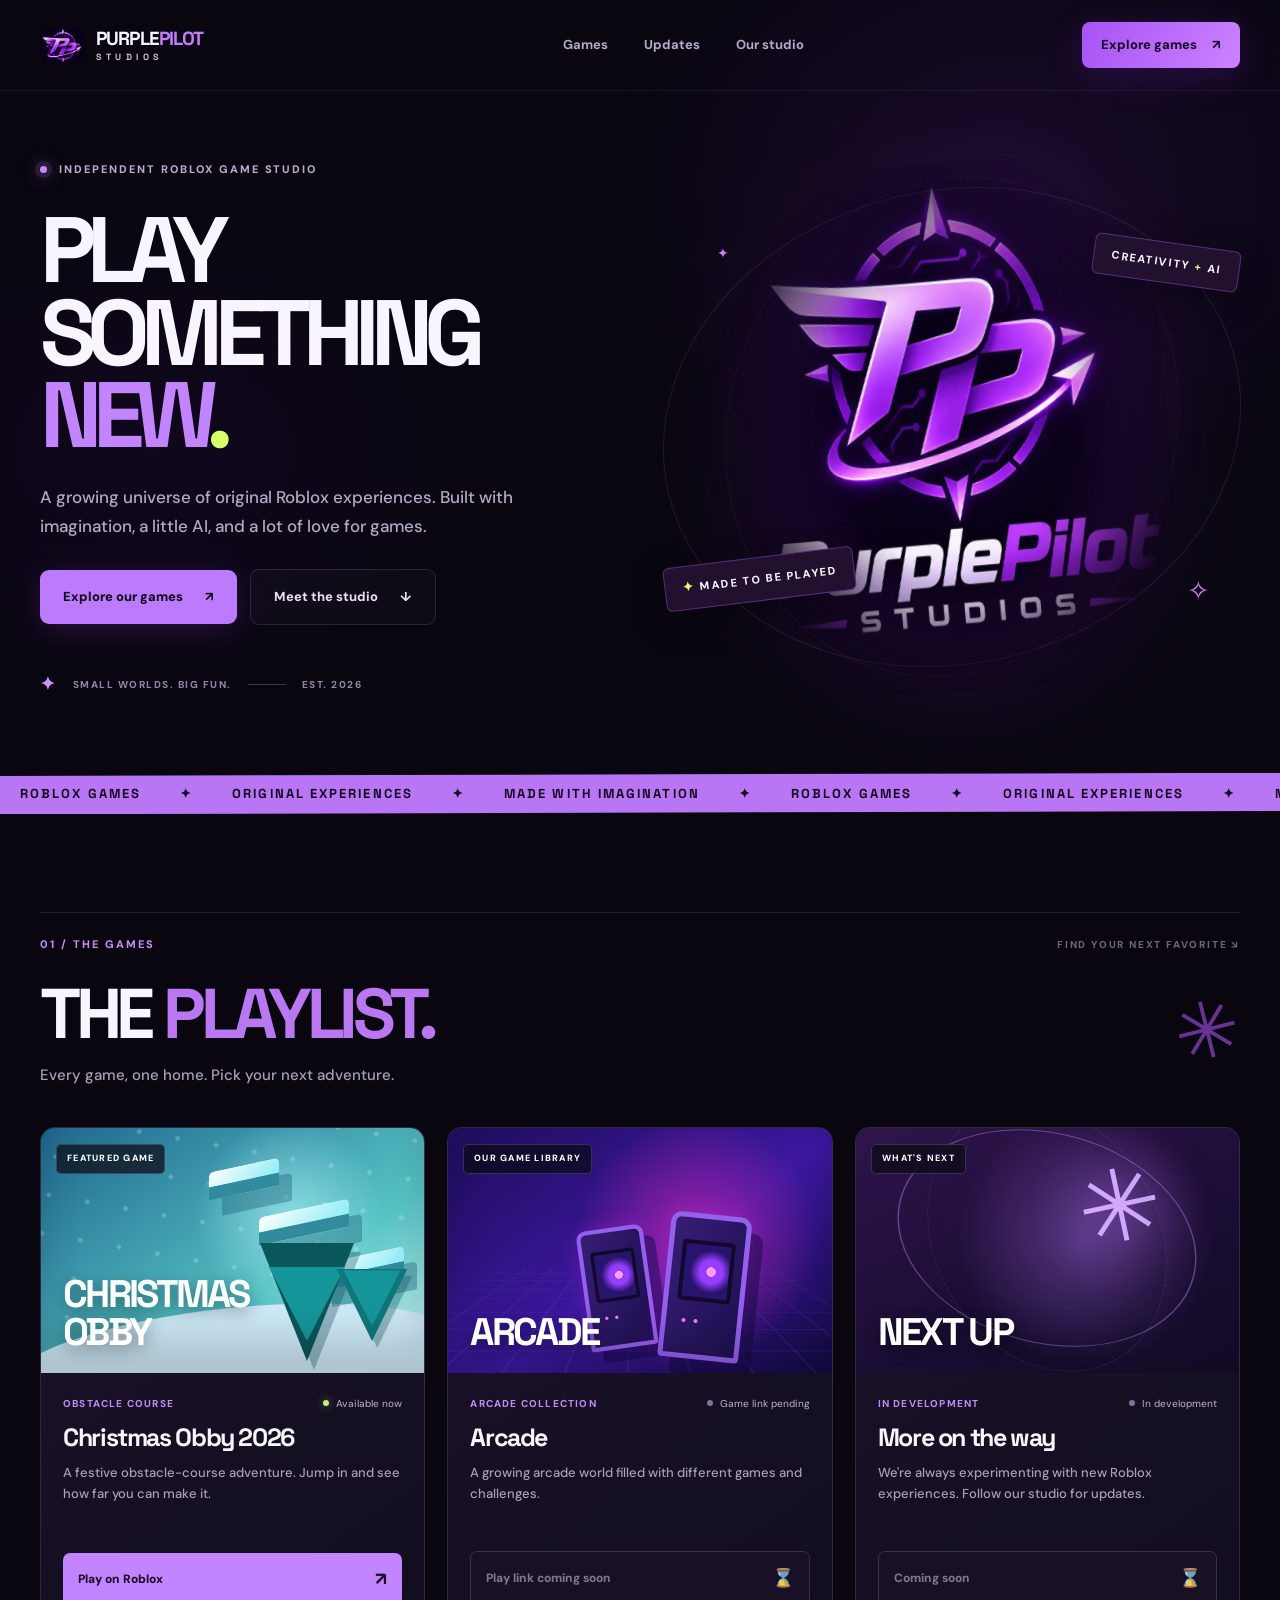
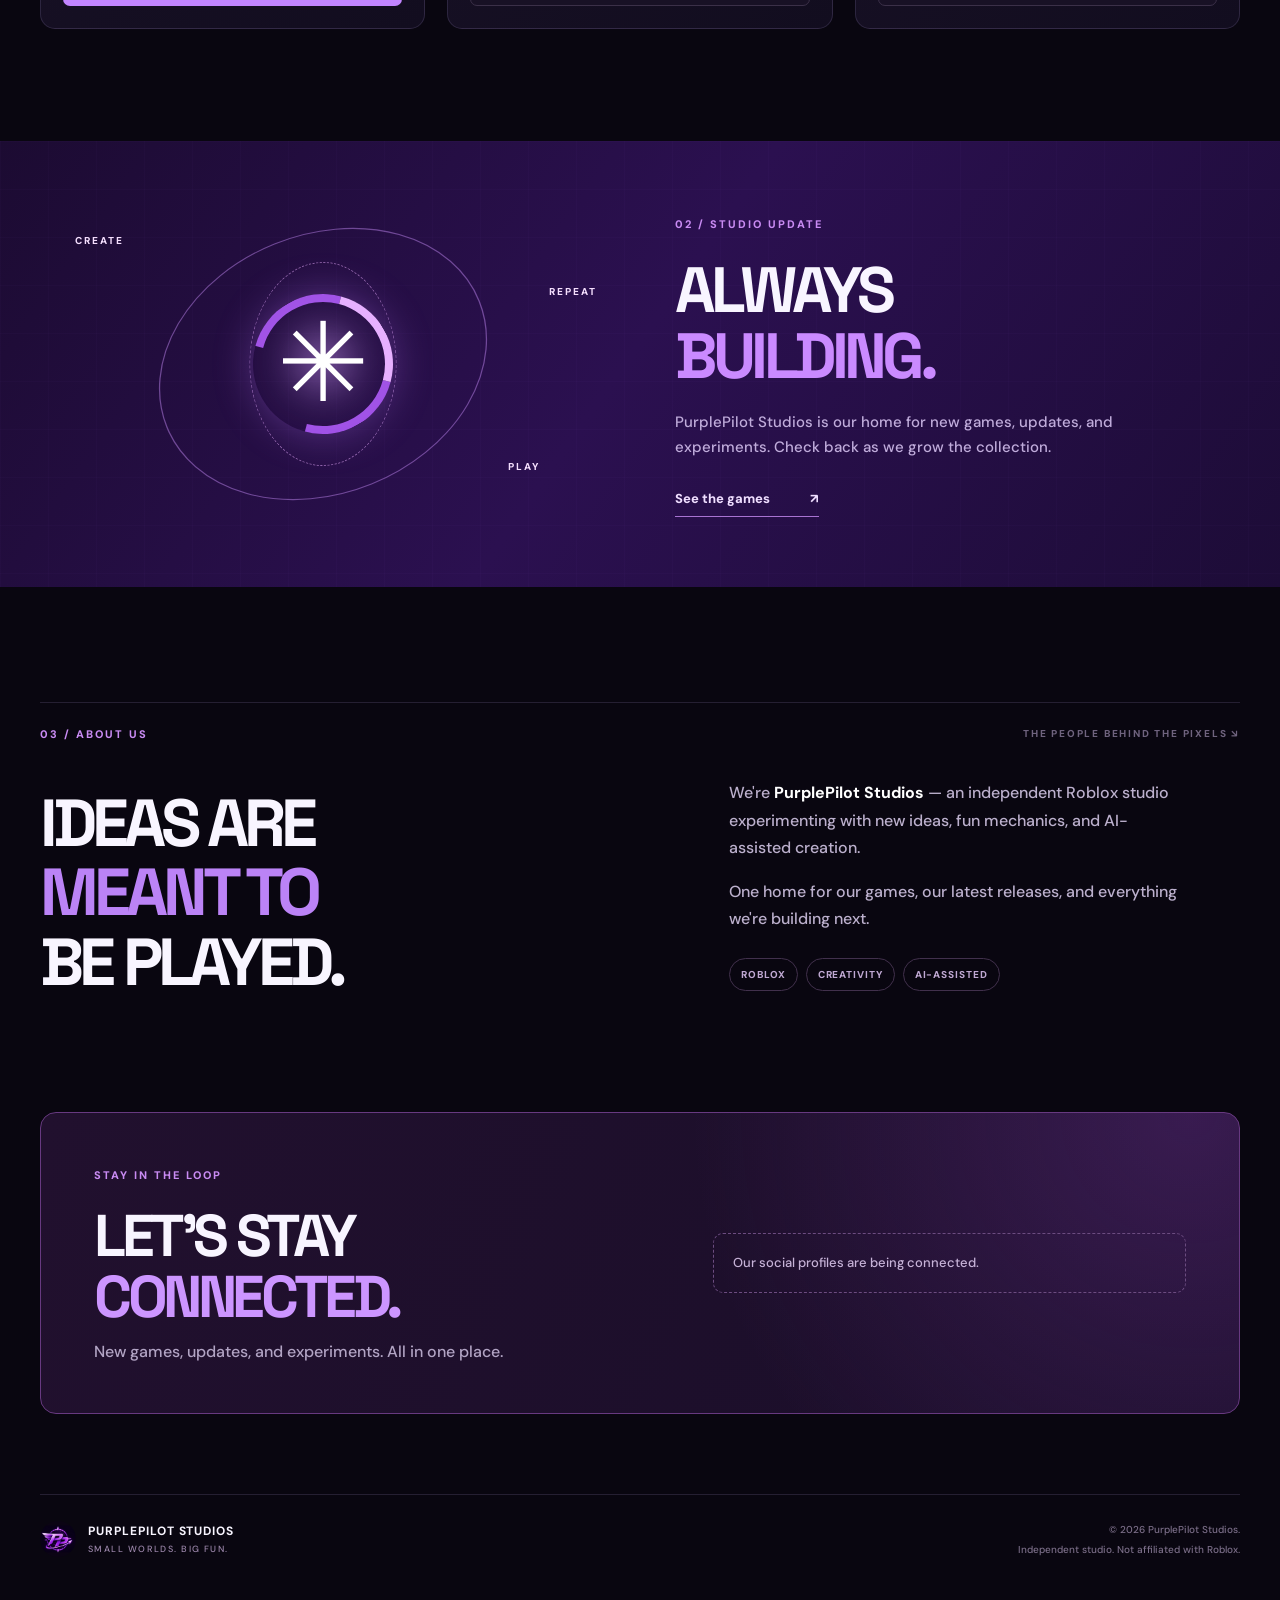
==== index.html @ c6c66c95 "Add files via upload" ====
<!doctype html>
<html lang="en">
<head>
  <meta charset="UTF-8" />
  <meta name="viewport" content="width=device-width, initial-scale=1, viewport-fit=cover" />
  <meta name="theme-color" content="#0b0715" />
  <meta name="description" content="PurplePilot Studios creates original Roblox games with a little help from AI. Discover and play our games." />
  <meta property="og:title" content="PurplePilot Studios | Play Something New" />
  <meta property="og:description" content="Original Roblox experiences. Small worlds. Big fun." />
  <meta property="og:type" content="website" />
  <link rel="icon" type="image/png" href="assets/favicon.png" />
  <link rel="apple-touch-icon" href="assets/favicon.png" />
  <link rel="preconnect" href="https://fonts.googleapis.com" />
  <link rel="preconnect" href="https://fonts.gstatic.com" crossorigin />
  <link href="https://fonts.googleapis.com/css2?family=DM+Sans:wght@400;500;600;700;800&family=Space+Grotesk:wght@400;500;600;700&display=swap" rel="stylesheet" />
  <link rel="stylesheet" href="styles.css" />
  <title>PurplePilot Studios — Play Something New</title>
  <script defer src="config.js"></script>
  <script defer src="site.js"></script>
</head>
<body>
  <div class="site-bg" aria-hidden="true"></div>
  <header class="site-header" id="top">
    <nav class="nav shell" aria-label="Main navigation">
      <a class="brand" href="#top" aria-label="PurplePilot Studios, back to top">
        <img src="assets/mark.webp" alt="" class="brand-icon" width="46" height="46" />
        <span class="brand-wordmark"><strong>PURPLE<span>PILOT</span></strong><small>STUDIOS</small></span>
      </a>
      <div class="nav-links">
        <a href="#games">Games</a>
        <a href="#updates">Updates</a>
        <a href="#studio">Our studio</a>
      </div>
      <a class="nav-cta" href="#games">Explore games <span aria-hidden="true">↗</span></a>
    </nav>
  </header>

  <main>
    <section class="hero shell" aria-labelledby="hero-title">
      <div class="hero-left">
        <div class="eyebrow"><span class="live-dot"></span> INDEPENDENT ROBLOX GAME STUDIO</div>
        <h1 id="hero-title">PLAY<br/>SOMETHING<br/><em>NEW<span class="period">.</span></em></h1>
        <p class="hero-description">A growing universe of original Roblox experiences. Built with imagination, a little AI, and a lot of love for games.</p>
        <div class="hero-actions">
          <a class="button button-primary" href="#games">Explore our games <span aria-hidden="true">↗</span></a>
          <a class="button button-ghost" href="#studio">Meet the studio <span aria-hidden="true">↓</span></a>
        </div>
        <div class="hero-micro"><span class="star-symbol">✦</span> SMALL WORLDS. BIG FUN. <span class="micro-line"></span> EST. 2026</div>
      </div>
      <div class="hero-art" aria-label="PurplePilot Studios logo">
        <div class="hero-art-glow" aria-hidden="true"></div>
        <span class="floating-label float-top">CREATIVITY <span>+</span> AI</span>
        <div class="logo-frame"><img src="assets/studio-logo.webp" alt="PurplePilot Studios winged PP logo" width="530" height="530" /></div>
        <span class="floating-label float-bottom"><span class="tiny-spark">✦</span> MADE TO BE PLAYED</span>
        <div class="hero-star star-one" aria-hidden="true">✧</div>
        <div class="hero-star star-two" aria-hidden="true">✦</div>
      </div>
    </section>

    <div class="strip" aria-hidden="true"><div>ROBLOX GAMES <span>✦</span> ORIGINAL EXPERIENCES <span>✦</span> MADE WITH IMAGINATION <span>✦</span> ROBLOX GAMES <span>✦</span> ORIGINAL EXPERIENCES <span>✦</span> MADE WITH IMAGINATION</div></div>

    <section class="games-section shell" id="games" aria-labelledby="games-title">
      <div class="section-topline"><span class="mini-label">01 / THE GAMES</span><span class="right-note">FIND YOUR NEXT FAVORITE ↘</span></div>
      <div class="section-heading"><div><h2 id="games-title">THE <span>PLAYLIST.</span></h2><p>Every game, one home. Pick your next adventure.</p></div><span class="section-mark" aria-hidden="true">✳</span></div>
      <div id="game-grid" class="game-grid" aria-live="polite"></div>
    </section>

    <section class="update-section" id="updates" aria-labelledby="update-title">
      <div class="shell update-layout">
        <div class="update-visual" aria-hidden="true">
          <div class="update-rings"><span></span><span></span><span></span></div>
          <div class="update-center">✳</div>
          <span class="orbit-label orbit-one">CREATE</span><span class="orbit-label orbit-two">PLAY</span><span class="orbit-label orbit-three">REPEAT</span>
        </div>
        <div class="update-copy">
          <span id="announcement-eyebrow" class="mini-label">02 / STUDIO UPDATE</span>
          <h2 id="update-title">ALWAYS<br/><span>BUILDING.</span></h2>
          <p id="announcement-body">We're building more games. Follow our studio for what's next.</p>
          <div id="update-actions" class="update-actions"><a href="#games" class="text-link">See the games <span aria-hidden="true">↗</span></a></div>
        </div>
      </div>
    </section>

    <section class="about-section shell" id="studio" aria-labelledby="about-title">
      <div class="section-topline"><span class="mini-label">03 / ABOUT US</span><span class="right-note">THE PEOPLE BEHIND THE PIXELS ↘</span></div>
      <div class="about-grid">
        <div class="about-copy"><h2 id="about-title">IDEAS ARE<br/><span>MEANT TO</span><br/>BE PLAYED.</h2></div>
        <div class="about-details"><p>We're <strong>PurplePilot Studios</strong> — an independent Roblox studio experimenting with new ideas, fun mechanics, and AI-assisted creation.</p><p>One home for our games, our latest releases, and everything we're building next.</p><div class="pill-row"><span>ROBLOX</span><span>CREATIVITY</span><span>AI-ASSISTED</span></div></div>
      </div>
    </section>

    <section class="connect shell" aria-labelledby="connect-title">
      <div class="connect-inner">
        <div><span class="mini-label">STAY IN THE LOOP</span><h2 id="connect-title">LET'S STAY<br/><em>CONNECTED.</em></h2><p>New games, updates, and experiments. All in one place.</p></div>
        <div id="social-links" class="social-links" aria-label="Studio social media links"><span class="muted-social">Our social profiles are being connected.</span></div>
      </div>
    </section>
  </main>

  <footer class="site-footer shell">
    <div class="footer-left"><img src="assets/mark.webp" alt="" width="36" height="36" /><div><strong>PURPLEPILOT STUDIOS</strong><small>SMALL WORLDS. BIG FUN.</small></div></div>
    <div class="footer-right"><span>© <span id="year">2026</span> PurplePilot Studios.</span><span>Independent studio. Not affiliated with Roblox.</span></div>
  </footer>
</body>
</html>
---- styles.css ----
:root {
  --ink: #f8f5ff;
  --soft: #b7acc8;
  --muted: #857996;
  --surface: #110b1d;
  --stroke: rgba(206, 180, 255, .14);
  --purple: #b86aff;
  --magenta: #e26eff;
  --acid: #d7ff69;
  --page: #090610;
  --font-display: "Space Grotesk", "Arial Black", sans-serif;
  --font-body: "DM Sans", Arial, sans-serif;
}
*, *::before, *::after { box-sizing: border-box; }
html {scroll-behavior: smooth; scroll-padding-top: 110px; overflow-x: clip;}
body {margin:0; color:var(--ink); background:var(--page); font: 500 16px/1.5 var(--font-body); -webkit-font-smoothing:antialiased; min-width: 320px; overflow-x:hidden;}
a {color:inherit; text-decoration:none;}
button, a { -webkit-tap-highlight-color: transparent; }
a:focus-visible {outline:2px solid var(--acid);outline-offset:5px;border-radius:5px;}
img {max-width:100%;display:block;}
::selection {background:var(--purple);color:#130a20;}
.shell {width:min(calc(100% - 80px),1210px); margin-inline:auto;}
.site-bg {position:absolute;top:0;inset-inline:0;height:830px;z-index:-1;pointer-events:none;background:radial-gradient(ellipse 540px 420px at 79% 22%,rgba(94,28,157,.19),transparent 75%),radial-gradient(ellipse 480px 360px at 12% 54%,rgba(53,13,96,.17),transparent 68%);}
.site-header {position:relative;z-index:5;border-bottom:1px solid rgba(255,255,255,.06);}
.nav {height:90px;display:flex;align-items:center;justify-content:space-between;gap:30px;}
.brand {display:flex;align-items:center;gap:10px; min-width: 244px;}
.brand-icon {border-radius:50%; width:46px;height:46px;object-fit:cover;}
.brand-wordmark {display:flex; flex-direction:column; gap:0; letter-spacing:.045em; font-family:var(--font-display); line-height:1;}
.brand-wordmark strong {font-weight:700;font-size:19px;letter-spacing:-.045em;}
.brand-wordmark strong span {color:#c67bff;}
.brand-wordmark small {font-size:9px;letter-spacing:.5em;margin-top:5px;color:#cdc0df;font-weight:700;}
.nav-links {display:flex;align-items:center;gap:36px;color:#b8abc8;font-size:13px;font-weight:700;}
.nav-links a {transition:color .2s;}
.nav-links a:hover {color:white;}
.nav-cta {background:linear-gradient(116deg,#a852f6,#cb83ff);color:#1a092a;display:inline-flex;align-items:center;justify-content:center;gap:15px;padding:13px 19px;border-radius:8px;font-size:13px;font-weight:800;white-space:nowrap;box-shadow:0 8px 35px rgba(126,33,208,.23);transition:transform .2s,box-shadow .2s;}
.nav-cta:hover,.button-primary:hover {transform:translateY(-3px);box-shadow:0 14px 35px rgba(126,33,208,.32);}
.hero {min-height:620px;display:grid;grid-template-columns:1.03fr .97fr;gap:12px;align-items:center;padding-block:65px 75px;}
.hero-left {position:relative;z-index:2;}
.eyebrow,.mini-label,.right-note {font-size:11px;font-weight:800;letter-spacing:.18em;}
.eyebrow {display:inline-flex;gap:12px;align-items:center;color:#bca9ce;}
.live-dot {width:7px;height:7px;border-radius:50%;background:#c68bff;box-shadow:0 0 0 5px rgba(198,139,255,.12), 0 0 18px #be79ff;}
h1,h2,h3,p {margin-top:0;}
h1,h2,h3 {font-family:var(--font-display);}
.hero h1 {font-size:clamp(70px,7.25vw,109px);line-height:.89;letter-spacing:-.095em;font-weight:700;margin:29px 0 26px;text-transform:uppercase;}
.hero h1 em {font-style:normal;color:#c285ff;}
.period {color:var(--acid);}
.hero-description {max-width:480px;font-size:17px;color:#b4a8c5;line-height:1.72;}
.hero-actions {display:flex;align-items:center;gap:13px;flex-wrap:wrap;margin-top:28px;}
.button {font-weight:800;font-size:13px;display:inline-flex;align-items:center;gap:22px;border-radius:9px;padding:17px 23px;justify-content:center;transition:transform .2s,box-shadow .2s,border-color .2s;min-height:52px;}
.button-primary {background:#bc7bff;color:#13081d;box-shadow:0 6px 30px rgba(173,83,255,.17);}
.button-ghost {border:1px solid var(--stroke);background:rgba(255,255,255,.025);color:#ebddf7;}
.button-ghost:hover {border-color:#a06bc4;transform:translateY(-2px);}
.hero-micro {color:#9285a7;letter-spacing:.15em;font-size:10px;font-weight:800;display:flex;align-items:center;gap:16px;margin-top:46px;white-space:nowrap;}
.star-symbol {color:#cc96ff;font-size:18px;}
.micro-line {display:inline-block;width:38px;height:1px;background:#40304c;}
.hero-art {height:520px;position:relative;display:flex;align-items:center;justify-content:center;isolation:isolate;}
.hero-art::before {content:"";position:absolute;inset:23px 18px;border:1px solid rgba(215,171,255,.11);border-radius:50%;transform:rotate(-13deg) scaleX(1.08);}
.hero-art::after {content:"";position:absolute;inset:7px 65px;border:1px dashed rgba(209,167,255,.09);border-radius:50%;transform:rotate(20deg);}
.hero-art-glow {position:absolute;width:370px;height:370px;border-radius:50%;background:radial-gradient(circle,#7c27ce60,#7229be21 55%,transparent 75%);filter:blur(40px);}
.logo-frame {height:430px;width:430px;position:relative;z-index:1;display:flex;align-items:center;justify-content:center;transform:rotate(-5deg);filter:drop-shadow(0 18px 55px rgba(159,45,237,.25));}
.logo-frame img {width:100%;border-radius:32px;mask-image:radial-gradient(ellipse 62% 61% at 50% 50%,black 44%,transparent 87%);}
.floating-label {position:absolute;z-index:2;background:#21102e;border:1px solid #592d77;padding:11px 17px;border-radius:6px;font-size:11px;font-weight:800;letter-spacing:.15em;transform:rotate(8deg);box-shadow:0 10px 35px rgba(0,0,0,.3);}
.floating-label span {color:var(--acid);}
.float-top {top:75px;right:0;}
.float-bottom {left:0;bottom:86px;transform:rotate(-7deg);}
.tiny-spark {font-size:13px;}
.hero-star {position:absolute;color:#c680ff;}
.star-one {right:30px;bottom:75px;font-size:27px;}
.star-two {left:53px;top:76px;font-size:14px;}
.strip {overflow:hidden;white-space:nowrap;background:#b876f4;color:#170923;clip-path:polygon(0 8%,100% 0,100% 92%,0 100%);margin-bottom:98px;}
.strip div {font:800 13px/1.2 var(--font-display);letter-spacing:.16em;padding:13px 20px;text-align:center;}
.strip span {padding-inline:34px;}
.section-topline {border-top:1px solid var(--stroke);padding-top:23px;display:flex;align-items:center;justify-content:space-between;gap:20px;}
.mini-label {color:#c98bf3;}
.right-note {color:#6f637e;font-size:10px;}
.section-heading {display:flex;align-items:center;justify-content:space-between;gap:20px;margin-top:25px;margin-bottom:40px;}
.section-heading h2,.update-copy h2,.about-copy h2 {font-weight:700;letter-spacing:-.075em;line-height:1.04;}
.section-heading h2 {font-size:clamp(44px,5.5vw,75px);margin-bottom:13px;}
.section-heading h2 span {color:#b977f1;}
.section-heading p {color:#aa9fba;margin:0;font-size:15px;}
.section-mark {font-size:78px;color:#683493;line-height:1;transform:rotate(-14deg);}
.game-grid {display:grid;grid-template-columns:repeat(3,minmax(0,1fr));gap:22px;}
.game-card {border-radius:15px;overflow:hidden;background:linear-gradient(145deg,#1b1329,#120d1f);border:1px solid var(--stroke);display:flex;flex-direction:column;transition:transform .25s,border-color .25s,box-shadow .25s;}
.game-card:hover {transform:translateY(-7px);border-color:rgba(192,115,248,.44);box-shadow:0 20px 45px rgba(0,0,0,.19);}
.card-art {height:245px;position:relative;overflow:hidden;isolation:isolate;display:flex;align-items:center;justify-content:center;}
.card-art::after {content:"";position:absolute;z-index:1;inset:0;box-shadow:inset 0 -37px 38px rgba(0,0,0,.16);pointer-events:none;}
.card-flag {position:absolute;z-index:3;top:16px;left:15px;background:#0c0a15b8;border:1px solid rgba(255,255,255,.16);backdrop-filter:blur(12px);border-radius:5px;padding:7px 10px;color:white;font-size:9px;letter-spacing:.14em;font-weight:800;}
.card-art-title {position:absolute;z-index:2;bottom:22px;left:22px;font:700 clamp(27px,3vw,43px)/.98 var(--font-display);letter-spacing:-.07em;color:white;text-shadow:0 5px 16px rgba(0,0,0,.38);text-transform:uppercase;}
.art-christmas {background:radial-gradient(circle at 65% 36%,#b7f9ff95,transparent 32%),linear-gradient(145deg,#1f678e,#56c3c4 64%,#d0f9f6);}
.art-christmas::before {content:"";position:absolute;inset:0;opacity:.23;background-image:radial-gradient(circle,#fff 1.5px,transparent 2px);background-size:30px 30px;transform:rotate(10deg) scale(1.3);}
.snow-hill {position:absolute;left:-10%;right:-10%;bottom:-50px;height:115px;background:#cde9f7;border-radius:50% 50% 0 0;transform:rotate(-6deg);}
.platform {position:absolute;border-radius:5px 5px 1px 1px;background:linear-gradient(140deg,#fff,#8eecf6);border-bottom:13px solid #318b9d;transform:skewY(-12deg);box-shadow:13px 18px 0 rgba(24,92,116,.38);}
.platform-one {width:85px;height:28px;right:20px;bottom:90px;}
.platform-two {width:90px;height:28px;right:75px;bottom:137px;}
.platform-three {width:70px;height:28px;right:145px;bottom:180px;}
.pine {position:absolute;width:0;height:0;border-left:47px solid transparent;border-right:47px solid transparent;border-bottom:118px solid #125d61;filter:drop-shadow(7px 9px 0 #104e5555);transform:rotate(180deg);}
.pine::after {content:"";position:absolute;border-left:38px solid transparent;border-right:38px solid transparent;border-top:74px solid #15969a;top:-113px;left:-38px;}
.pine-one {right:70px;bottom:12px;border-bottom:0;border-top:118px solid #09565b;transform:rotate(0deg);}
.pine-one::after {top:-94px;left:-38px;}
.pine-two {right:5px;bottom:20px;border-bottom:0;border-top:96px solid #0f7779;transform:rotate(0deg) scale(.75);}
.pine-two::after {top:-94px;}
.art-arcade {background:radial-gradient(circle at 65% 45%,rgba(255,44,182,.52),transparent 43%),linear-gradient(145deg,#210e61 5%,#3c18a1 55%,#130a43);}
.art-arcade::before {content:"";position:absolute;inset:0;background:linear-gradient(transparent 0 95%,#8c5af966 97%) 0 0/100% 29px,linear-gradient(90deg,transparent 0 96%,#8c5af977 98%) 0 0/37px 100%;transform:perspective(210px) rotateX(49deg) scale(1.7) translateY(20px);transform-origin:bottom;opacity:.4;}
.arcade-cabinet {position:absolute;bottom:15px;width:81px;height:146px;background:linear-gradient(110deg,#361d75,#1e1051);border:5px solid #9460ee;border-radius:11px 11px 4px 4px;transform:skewY(-3deg);box-shadow:13px 15px 0 #0b073b75, 0 0 25px #e52cfc33;}
.arcade-cabinet::before {content:"";position:absolute;top:22px;left:9px;right:9px;height:61px;background:radial-gradient(circle at 60% 50%,#ff9fec 0 12%,#963dff 13% 30%,#28146c 56%);border:4px solid #10082d;border-radius:4px;}
.arcade-cabinet::after {content:"••";position:absolute;top:91px;left:15px;color:#ff78f5;letter-spacing:6px;}
.cab-one {left:44%;transform:translateX(-50%) rotate(-8deg) scale(.83);bottom:12px;}
.cab-two {left:67%;transform:translateX(-50%) rotate(6deg);bottom:13px;}
.art-future {background:radial-gradient(circle at 60% 45%,#a46de86d,transparent 48%),linear-gradient(155deg,#2f144c 0%,#160c2e 72%,#120b24);}
.art-future::before,.art-future::after {content:"";position:absolute;border:1px solid #ce97ff63;border-radius:50%;width:210px;height:210px;left:50%;top:45%;transform:translate(-50%,-50%) rotate(15deg) scaleX(1.45);}
.art-future::after {width:280px;height:280px;border-style:dashed;opacity:.44;transform:translate(-50%,-50%) rotate(-30deg) scaleX(.8);}
.future-star {position:absolute;font-size:100px;color:#d1aaff;text-shadow:0 0 60px #c474ff;line-height:1;left:58%;top:12%;transform:rotate(-12deg);}
.card-body {padding:23px 22px 22px;display:flex;flex-direction:column;flex:1;}
.card-meta {display:flex;align-items:center;justify-content:space-between;gap:12px;flex-wrap:wrap;margin-bottom:12px;}
.card-type {font-size:10px;font-weight:800;letter-spacing:.12em;text-transform:uppercase;color:#c189f4;}
.card-status {font-size:10px;color:#a9a0b8;display:inline-flex;align-items:center;gap:7px;white-space:nowrap;}
.card-status::before {content:"";height:6px;width:6px;border-radius:50%;background:#846f9c;}
.card-status.playable::before {background:#c3f27b;box-shadow:0 0 9px #baf06480;}
.game-card h3 {font-size:25px;line-height:1.12;letter-spacing:-.055em;margin:0 0 11px;}
.game-card .game-description {font-size:13px;color:#a99eb9;line-height:1.65;min-height:64px;margin:0 0 25px;}
.card-action {display:flex;align-items:center;justify-content:space-between;padding:13px 15px;font-size:12px;font-weight:800;border-radius:7px;margin-top:auto;min-height:47px;}
.card-action.active {background:#c285ff;color:#1d082b;transition:background .2s;}
.card-action.active:hover {background:#d8a9ff;}
.card-action.inactive {color:#82768e;border:1px solid #3b3048;background:#181125;cursor:default;}
.card-action .arrow {font-size:18px;}
.update-section {margin-top:112px;background:linear-gradient(125deg,#1c0b32,#2b1050 49%,#1d0c37);overflow:hidden;position:relative;}
.update-section::before {content:"";position:absolute;inset:0;opacity:.2;background-image:linear-gradient(#a669e222 1px,transparent 1px),linear-gradient(90deg,#a669e222 1px,transparent 1px);background-size:48px 48px;}
.update-layout {min-height:430px;display:grid;grid-template-columns:1fr 1fr;align-items:center;position:relative;gap:70px;}
.update-visual {position:relative;width:100%;height:380px;display:flex;align-items:center;justify-content:center;}
.update-rings {position:absolute;width:260px;height:260px;display:flex;align-items:center;justify-content:center;}
.update-rings span {position:absolute;display:block;border:1px solid #c58cf677;border-radius:50%;}
.update-rings span:nth-child(1) {inset:0;transform:rotate(-22deg) scaleX(1.3);}
.update-rings span:nth-child(2) {inset:28px;border-style:dashed;border-color:#ebadff88;transform:scaleX(.72) rotate(40deg);}
.update-rings span:nth-child(3) {inset:60px;border:8px solid #a052e6;border-left-color:transparent;border-right-color:#e7b1ff;transform:rotate(-30deg);box-shadow:0 0 42px #bc7bff55;}
.update-center {z-index:1;font-size:110px;color:#fff;text-shadow:0 0 40px #d6a1ff;}
.orbit-label {position:absolute;font-size:10px;font-weight:800;letter-spacing:.2em;color:#f4defd;}
.orbit-one {top:59px;left:35px;}.orbit-two {bottom:80px;right:65px;}.orbit-three {top:110px;right:8px;}
.update-copy {padding:70px 0;}
.update-copy h2 {font-size:clamp(48px,5vw,70px);margin:22px 0 20px;}
.update-copy h2 span {color:#ca8aff;}
.update-copy p {color:#c0acdb;line-height:1.72;font-size:15px;max-width:480px;}
.update-actions {margin-top:25px;}
.text-link {display:inline-flex;gap:40px;align-items:center;color:#efdeff;font-size:13px;font-weight:800;padding-bottom:7px;border-bottom:1px solid #a873d2;}
.text-link:hover {color:#c9ff88;}
.about-section {padding-block:115px;}
.about-grid {display:grid;grid-template-columns:1.1fr .9fr;gap:65px;align-items:end;padding-top:37px;}
.about-copy h2 {font-size:clamp(45px,5.2vw,75px);margin:0;}
.about-copy h2 span {color:#bb83f6;}
.about-details {padding-bottom:6px;}
.about-details p {font-size:16px;line-height:1.72;color:#bcb0cd;max-width:460px;}
.about-details p strong {color:#fff;}
.pill-row {display:flex;gap:8px;margin-top:25px;flex-wrap:wrap;}
.pill-row span {border:1px solid #41304c;color:#bfa8d2;border-radius:30px;padding:8px 11px;font-size:10px;letter-spacing:.09em;font-weight:800;}
.connect {margin-bottom:80px;}
.connect-inner {padding:49px 53px;border:1px solid #673980;border-radius:16px;background:radial-gradient(circle at 96% 0%,#74359d56,transparent 42%),linear-gradient(115deg,#21102e,#1a0e29);display:grid;grid-template-columns:1fr .8fr;align-items:center;gap:28px;}
.connect h2 {font-size:clamp(38px,4.6vw,62px);letter-spacing:-.075em;line-height:1.04;margin:19px 0 13px;}
.connect h2 em {color:#cc95ff;font-style:normal;}
.connect p {color:#b2a4c4;margin:0;}
.social-links {display:grid;gap:10px;justify-content:stretch;}
.social-link {display:flex;align-items:center;justify-content:space-between;background:#2e1942;border:1px solid #61357d;border-radius:9px;padding:13px 16px;font-size:13px;font-weight:800;transition:border-color .2s,transform .2s;}
.social-link:hover {border-color:#c488f9;transform:translateX(3px);}
.social-link .social-handle {display:block;color:#bcadcf;font-size:11px;font-weight:500;margin-top:3px;}
.social-link .social-arrow {color:#cc9dff;font-size:21px;}
.muted-social {color:#c6b2d7;font-size:13px;border:1px dashed #6c4c80;padding:19px;border-radius:10px;}
.site-footer {display:flex;justify-content:space-between;gap:24px;align-items:center;border-top:1px solid var(--stroke);padding-block:26px 43px;}
.footer-left {display:flex;align-items:center;gap:12px;}
.footer-left img {width:36px;height:36px;border-radius:50%;}
.footer-left div {display:flex;flex-direction:column;gap:3px;}
.footer-left strong {font-size:12px;letter-spacing:.08em;}
.footer-left small {font-size:9px;letter-spacing:.16em;color:#9b86aa;}
.footer-right {display:flex;flex-direction:column;gap:5px;text-align:right;font-size:10px;color:#7b6e88;}
@media (max-width:1050px) {
  .shell{width:min(calc(100% - 52px),1210px);}
  .nav-links{gap:18px;}
  .hero h1{font-size:clamp(63px,7vw,88px);}
  .logo-frame{width:355px;height:355px;}
  .hero-art{height:455px;}
  .game-grid{gap:15px;}
  .card-art{height:210px;}
  .card-body{padding:18px;}
  .card-art-title{font-size:31px;}
  .about-grid{gap:32px;}
}
@media (max-width:760px) {
  html{scroll-padding-top:76px;}
  .shell{width:min(calc(100% - 36px),540px);}
  .nav{height:73px;}
  .brand{min-width:unset;}
  .brand-wordmark strong{font-size:17px;}
  .brand-icon{width:41px;height:41px;}
  .nav-links{display:none;}
  .nav-cta{padding:11px 13px;font-size:11px;gap:7px;}
  .hero{grid-template-columns:1fr;gap:0;padding-block:66px 5px;}
  .hero-left{z-index:2;}
  .hero h1{font-size:clamp(67px,13.4vw,102px);margin:24px 0;}
  .hero-description{font-size:15px;line-height:1.7;}
  .hero-actions{gap:10px;}
  .button{font-size:12px;padding:14px 17px;min-height:49px;gap:10px;}
  .hero-micro{margin-top:31px;font-size:9px;}
  .hero-art{height:385px;max-width:450px;width:100%;margin:16px auto 10px;}
  .logo-frame{height:330px;width:330px;}
  .hero-art-glow{height:275px;width:275px;}
  .floating-label{font-size:9px;padding:9px;}
  .float-top{right:5px;top:45px;}
  .float-bottom{left:3px;bottom:48px;}
  .strip{margin-bottom:72px;}
  .strip div{font-size:10px;padding:12px 0;}
  .strip span{padding-inline:18px;}
  .section-heading{margin:23px 0 31px;}
  .section-heading h2{font-size:clamp(45px,10vw,67px);}
  .section-mark{font-size:47px;}
  .right-note{font-size:8px;}
  .game-grid{grid-template-columns:1fr;gap:17px;}
  .card-art{height:245px;}
  .card-art-title{font-size:39px;}
  .card-body{padding:20px;}
  .game-card h3{font-size:24px;}
  .game-card .game-description{min-height:0;}
  .update-section{margin-top:80px;}
  .update-layout{grid-template-columns:1fr;gap:0;}
  .update-visual{height:245px;}
  .update-rings{width:180px;height:180px;}
  .update-center{font-size:78px;}
  .orbit-one{left:8px;top:44px;}.orbit-two{right:25px;bottom:25px;}.orbit-three{right:0;top:70px;}
  .update-copy{padding:0 0 67px;}
  .update-copy h2{font-size:60px;}
  .about-section{padding-block:77px;}
  .about-grid{grid-template-columns:1fr;gap:25px;padding-top:27px;}
  .about-copy h2{font-size:clamp(47px,10vw,62px);}
  .about-details p{font-size:14px;}
  .connect{margin-bottom:56px;}
  .connect-inner{padding:33px 25px;grid-template-columns:1fr;}
  .connect h2{font-size:46px;}
  .site-footer{flex-direction:column;align-items:flex-start;gap:22px;}
  .footer-right{text-align:left;}
}
@media (max-width:390px) {
  .brand-wordmark strong{font-size:14px;}
  .brand-wordmark small{font-size:8px;}
  .nav-cta{padding:10px 9px;font-size:10px;}
  .hero h1{font-size:64px;}
  .hero-actions{flex-direction:column;align-items:stretch;}
  .hero-art{height:325px;}
  .logo-frame{width:285px;height:285px;}
  .hero-micro{gap:10px;font-size:8px;}
  .section-heading h2{font-size:43px;}
}
@media (prefers-reduced-motion:reduce){html{scroll-behavior:auto;}*,*::before,*::after{animation:none!important;transition:none!important;}}
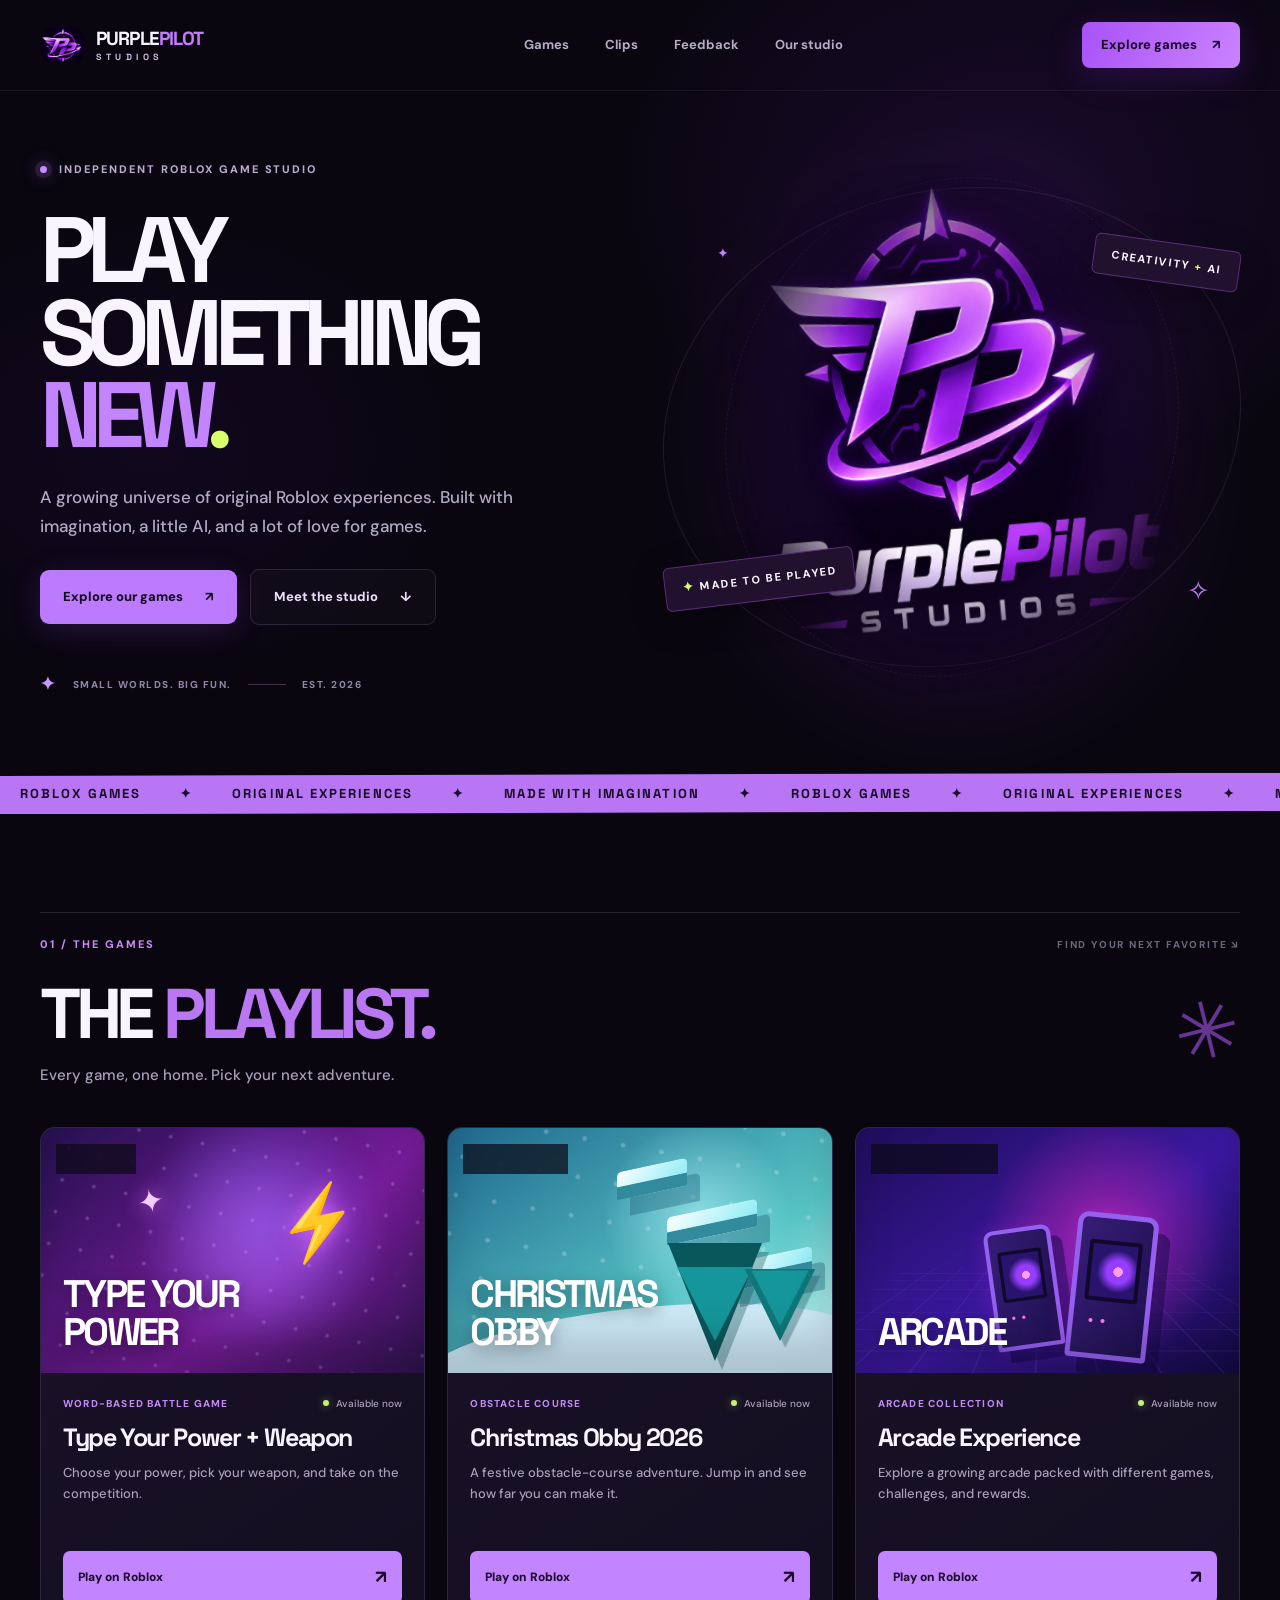
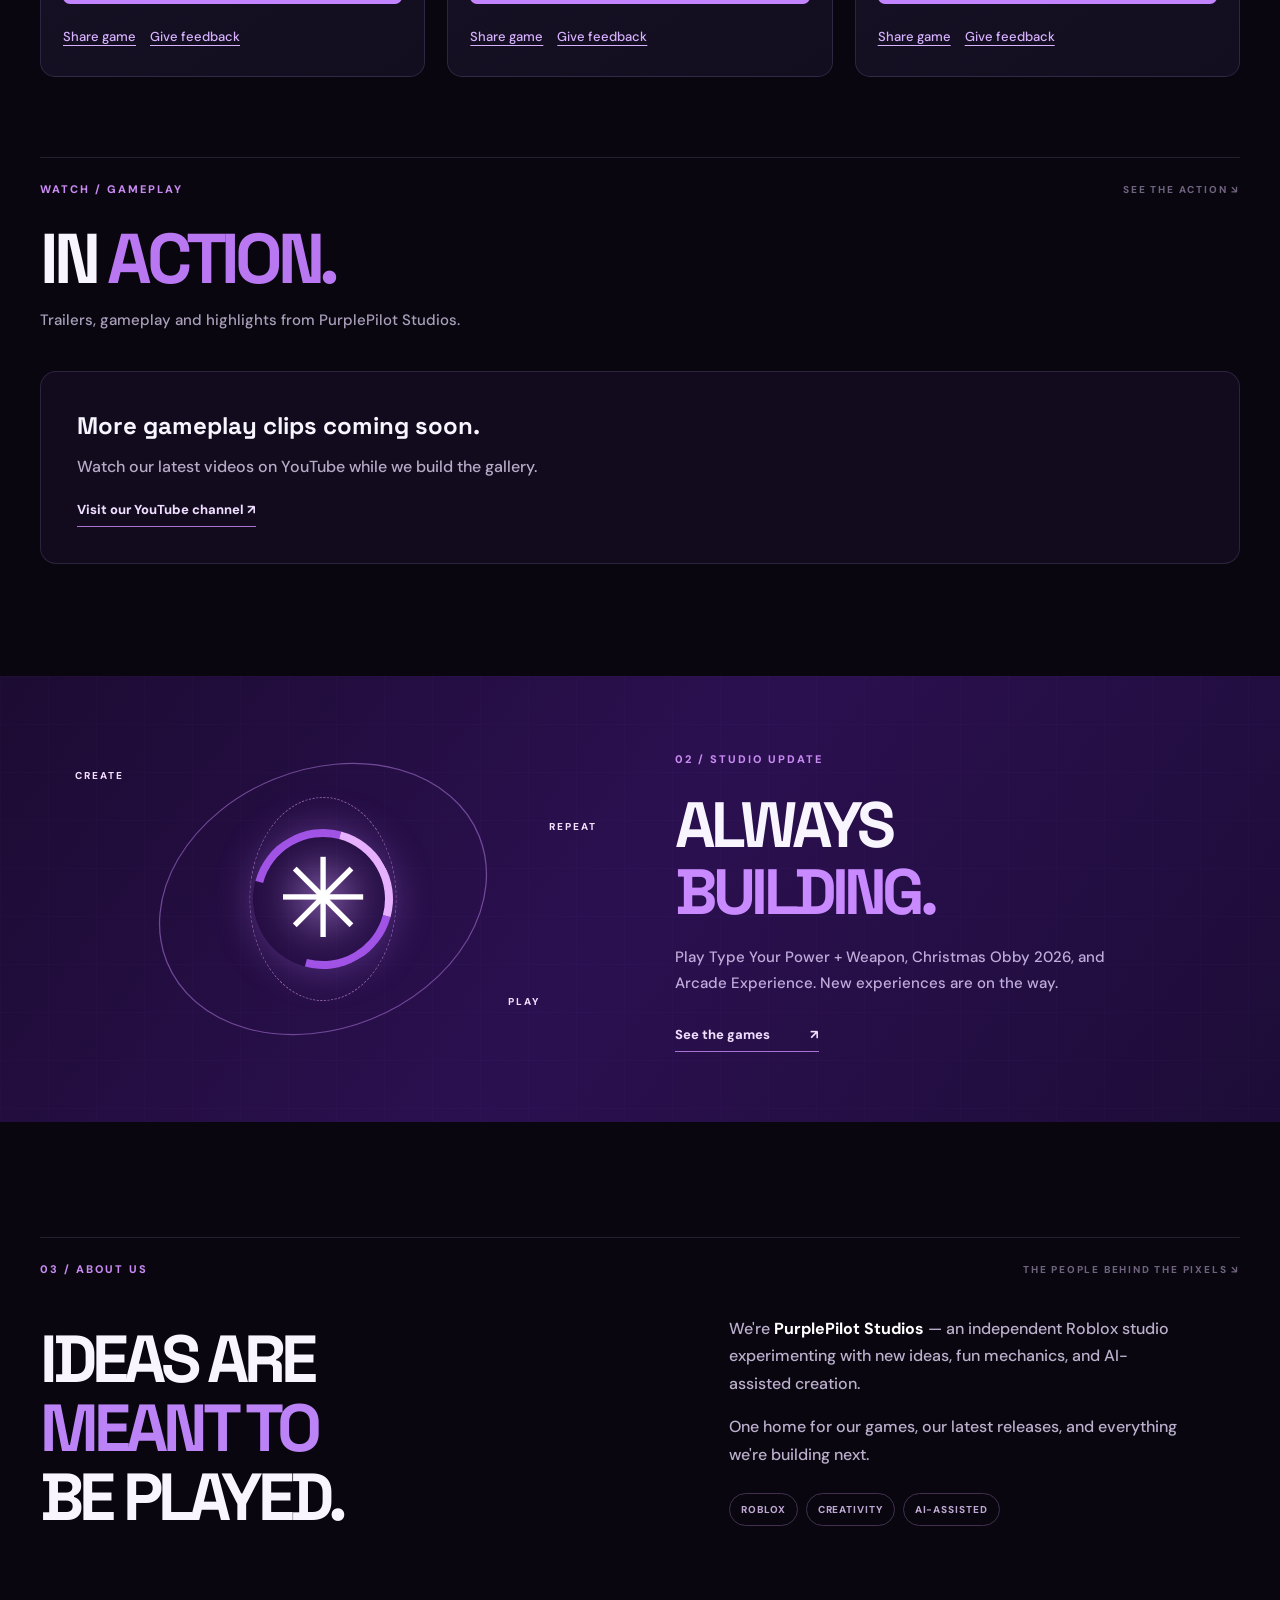
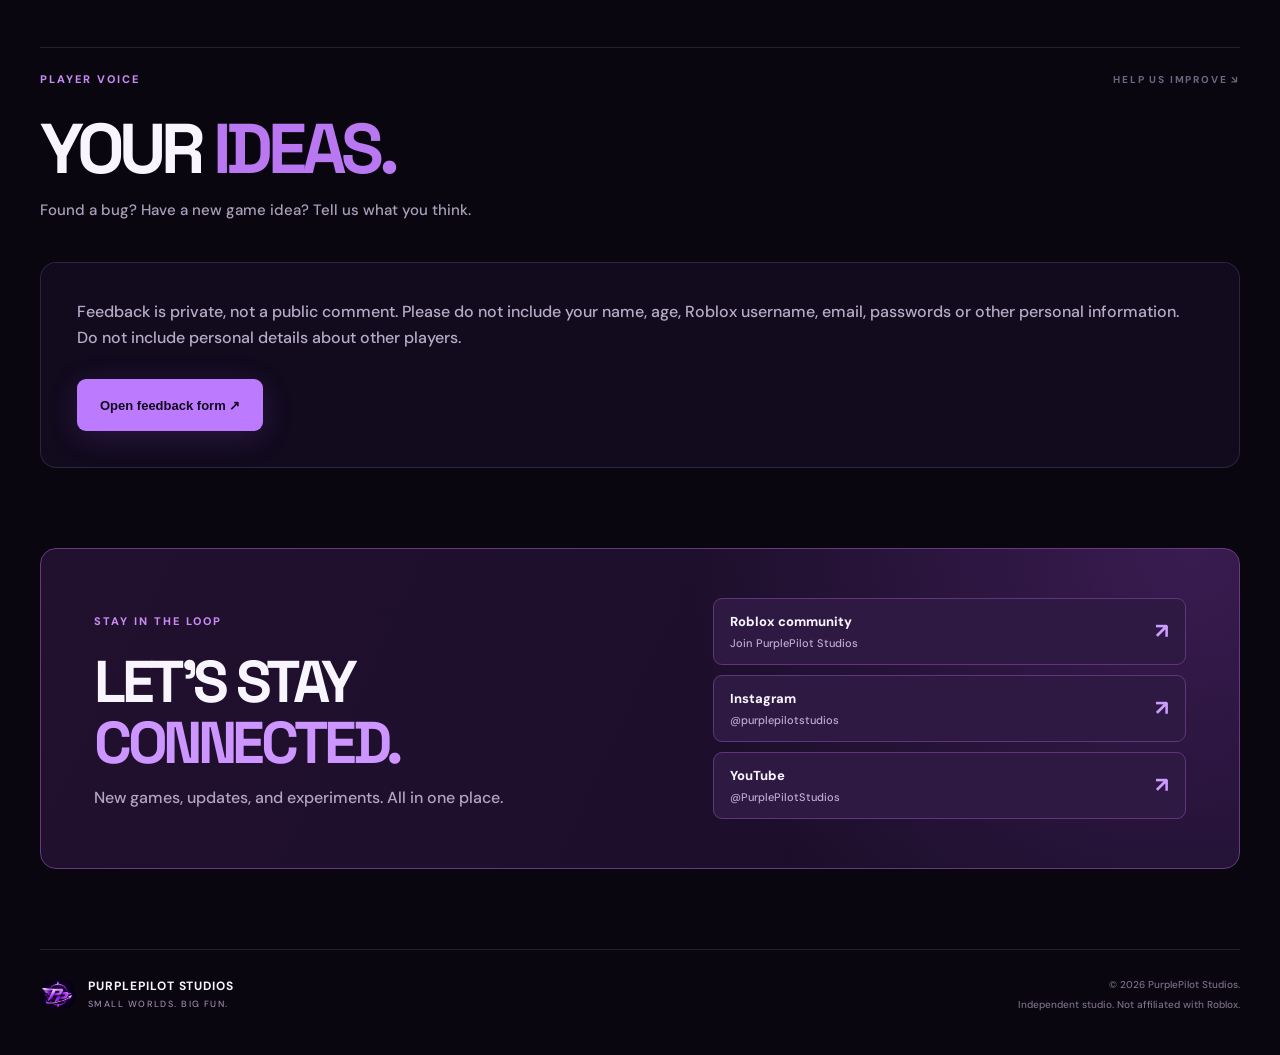
==== commit cb3fef2a: "Add gameplay gallery, game sharing and guarded private feedback inbox" ====
--- a/index.html
+++ b/index.html
@@ -8,6 +8,8 @@
   <meta property="og:title" content="PurplePilot Studios | Play Something New" />
   <meta property="og:description" content="Original Roblox experiences. Small worlds. Big fun." />
   <meta property="og:type" content="website" />
+  <meta property="og:url" content="https://purplepilotstudios.pages.dev/" />
+  <meta property="og:image" content="https://purplepilotstudios.pages.dev/assets/studio-logo.webp" />
   <link rel="icon" type="image/png" href="assets/favicon.png" />
   <link rel="apple-touch-icon" href="assets/favicon.png" />
   <link rel="preconnect" href="https://fonts.googleapis.com" />
@@ -17,6 +19,7 @@
   <title>PurplePilot Studios — Play Something New</title>
   <script defer src="config.js"></script>
   <script defer src="site.js"></script>
+  <script defer src="engagement.js"></script>
 </head>
 <body>
   <div class="site-bg" aria-hidden="true"></div>
@@ -28,7 +31,8 @@
       </a>
       <div class="nav-links">
         <a href="#games">Games</a>
-        <a href="#updates">Updates</a>
+        <a href="#clips">Clips</a>
+        <a href="#feedback">Feedback</a>
         <a href="#studio">Our studio</a>
       </div>
       <a class="nav-cta" href="#games">Explore games <span aria-hidden="true">↗</span></a>
@@ -65,6 +69,15 @@
       <div id="game-grid" class="game-grid" aria-live="polite"></div>
     </section>
 
+    <section class="engage-section shell" id="clips" aria-labelledby="clips-title">
+      <div class="section-topline"><span class="mini-label">WATCH / GAMEPLAY</span><span class="right-note">SEE THE ACTION ↘</span></div>
+      <div class="section-heading"><div><h2 id="clips-title">IN <span>ACTION.</span></h2><p>Trailers, gameplay and highlights from PurplePilot Studios.</p></div></div>
+      <div id="clip-filters" class="engage-filters" aria-label="Filter videos by game" hidden></div>
+      <div id="clip-grid" class="clip-grid"></div>
+      <div id="clip-empty" class="engage-panel"><h3>More gameplay clips coming soon.</h3><p>Watch our latest videos on YouTube while we build the gallery.</p><a class="text-link" href="https://www.youtube.com/@PurplePilotStudios" target="_blank" rel="noopener noreferrer">Visit our YouTube channel ↗</a></div>
+      <noscript>Enable JavaScript to browse the video gallery.</noscript>
+    </section>
+
     <section class="update-section" id="updates" aria-labelledby="update-title">
       <div class="shell update-layout">
         <div class="update-visual" aria-hidden="true">
@@ -89,6 +102,25 @@
       </div>
     </section>
 
+    <section class="engage-section feedback-section shell" id="feedback" aria-labelledby="feedback-title">
+      <div class="section-topline"><span class="mini-label">PLAYER VOICE</span><span class="right-note">HELP US IMPROVE ↘</span></div>
+      <div class="section-heading"><div><h2 id="feedback-title">YOUR <span>IDEAS.</span></h2><p>Found a bug? Have a new game idea? Tell us what you think.</p></div></div>
+      <div class="engage-panel">
+        <p>Feedback is private, not a public comment. Please do not include your name, age, Roblox username, email, passwords or other personal information. Do not include personal details about other players.</p>
+        <button type="button" class="button button-primary" id="feedback-open">Open feedback form ↗</button>
+        <p id="feedback-status" role="status" aria-live="polite"></p>
+        <form id="feedback-form" hidden>
+          <label for="feedback-game">Game</label><select id="feedback-game" name="game"><option value="studio">Studio / website / new game idea</option></select>
+          <label for="feedback-kind">Feedback type</label><select id="feedback-kind" name="category" required><option value="idea">Idea or feature request</option><option value="bug">Bug report</option><option value="feedback">General feedback</option></select>
+          <label for="feedback-message">What should we know?</label><textarea id="feedback-message" name="message" rows="5" minlength="10" maxlength="1000" required placeholder="For a bug, describe what happened and how to reproduce it. No personal information."></textarea>
+          <small>10–1,000 characters. Messages are stored privately for studio review, not published. Please do not submit if you are under 13.</small>
+          <div id="feedback-challenge"></div>
+          <button type="submit" class="button button-primary" id="feedback-submit" disabled>Send feedback</button>
+        </form>
+        <noscript>Feedback requires JavaScript.</noscript>
+      </div>
+    </section>
+
     <section class="connect shell" aria-labelledby="connect-title">
       <div class="connect-inner">
         <div><span class="mini-label">STAY IN THE LOOP</span><h2 id="connect-title">LET'S STAY<br/><em>CONNECTED.</em></h2><p>New games, updates, and experiments. All in one place.</p></div>
--- a/styles.css
+++ b/styles.css
@@ -246,3 +246,43 @@
   .section-heading h2{font-size:43px;}
 }
 @media (prefers-reduced-motion:reduce){html{scroll-behavior:auto;}*,*::before,*::after{animation:none!important;transition:none!important;}}
+
+/* PurplePilot Studios: Type Your Power + Weapon game card */
+.art-power {background:radial-gradient(circle at 58% 40%,#7b54ff91,transparent 47%),linear-gradient(140deg,#251050,#761c99 60%,#2d124d);}
+.art-power::before {content:"";position:absolute;inset:0;background:radial-gradient(circle,#dcaaff8c 1px,transparent 2px) 0 0/27px 27px;opacity:.5;transform:rotate(12deg) scale(1.2);}
+.power-glow {position:absolute;left:37%;top:15%;width:150px;height:150px;border-radius:50%;background:#df80ff45;filter:blur(32px);}
+.power-spark {position:absolute;color:#f0ceff;text-shadow:0 0 20px #d968ff;font-size:68px;transform:rotate(-12deg);}
+.power-spark-one {left:61%;top:18%;}.power-spark-two {left:25%;top:20%;font-size:32px;}
+
+/* V3: media and player feedback */
+[hidden]{display:none!important}
+.engage-section{padding-block:80px 0}
+.feedback-section{padding-block:0 80px}
+.engage-panel{padding:clamp(20px,4vw,36px);background:var(--surface);border:1px solid var(--stroke);border-radius:16px}
+.engage-panel h3{margin:0 0 10px;font-family:var(--font-display);font-size:24px}
+.engage-panel p,.engage-panel small{color:var(--soft);line-height:1.65}
+.engage-panel .button{border:0;cursor:pointer;margin-top:12px}
+.engage-panel button:disabled{opacity:.55;cursor:not-allowed}
+.engage-panel button:focus-visible,.engage-link:focus-visible,.clip-play:focus-visible,.clip-filter:focus-visible,.engage-panel select:focus-visible,.engage-panel textarea:focus-visible{outline:2px solid var(--acid);outline-offset:3px}
+.game-engagement{display:flex;gap:14px;flex-wrap:wrap;margin-top:15px}
+.engage-link{border:0;background:none;color:#d7b2ff;font:inherit;font-size:13px;padding:8px 0;cursor:pointer;text-decoration:underline;text-underline-offset:4px}
+.engage-filters{display:flex;flex-wrap:wrap;gap:9px;margin-bottom:24px}
+.clip-filter{background:#20142e;border:1px solid #61357d;color:var(--ink);border-radius:24px;padding:9px 15px;cursor:pointer;font:inherit;font-size:13px}
+.clip-filter[aria-pressed=true]{background:#b86aff;color:#140b20;border-color:#d4a4ff}
+.clip-grid{display:grid;grid-template-columns:repeat(3,minmax(0,1fr));gap:16px}
+.clip-card{min-width:0;border:1px solid var(--stroke);border-radius:14px;background:var(--surface);overflow:hidden}
+.clip-frame{aspect-ratio:16/9;background:radial-gradient(circle at 50% 50%,#592c7a,#180e28);display:grid;place-items:center;overflow:hidden}
+.clip-frame.short{aspect-ratio:9/16;max-height:480px}
+.clip-frame iframe{width:100%;height:100%;border:0;grid-area:1/1}
+.clip-play{width:100%;height:100%;grid-area:1/1;background:transparent;color:var(--ink);border:0;font:inherit;font-weight:800;cursor:pointer}
+.clip-details{padding:16px;overflow-wrap:anywhere}
+.clip-details h3{font:700 19px var(--font-display);margin:4px 0 12px}
+.clip-details small{color:var(--soft)}
+#feedback-form{display:grid;gap:12px;max-width:650px;margin-top:18px}
+#feedback-form label{font-weight:700}
+#feedback-form select,#feedback-form textarea{width:100%;background:#10091b;color:var(--ink);border:1px solid #6c4c80;border-radius:8px;padding:12px;font:inherit}
+#feedback-form textarea{resize:vertical}
+#feedback-form button{justify-self:start}
+#feedback-status:empty{display:none}
+@media(max-width:900px){.clip-grid{grid-template-columns:repeat(2,minmax(0,1fr))}}
+@media(max-width:760px){.engage-section{padding-top:64px}.feedback-section{padding-top:0;padding-bottom:55px}.clip-grid{grid-template-columns:1fr}.clip-frame.short{max-height:440px}.engage-panel .button{width:100%;justify-content:center}}
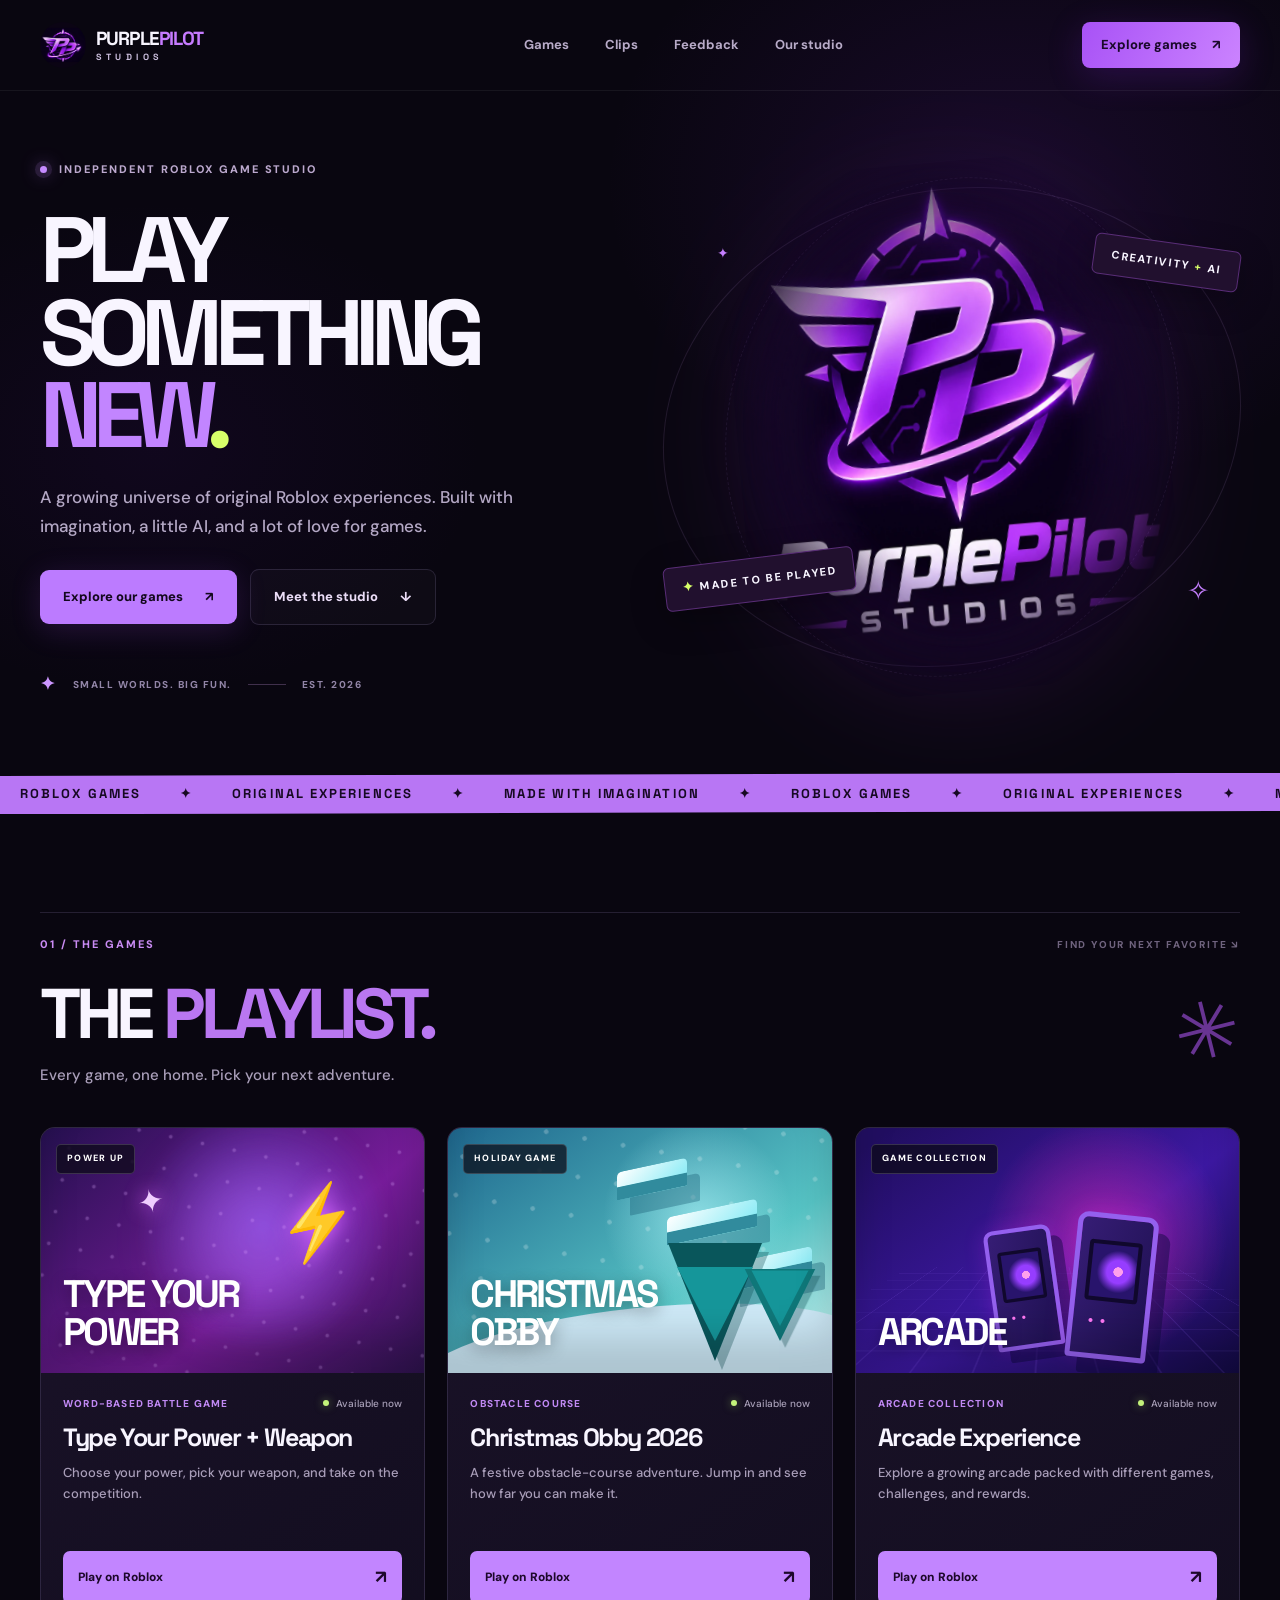
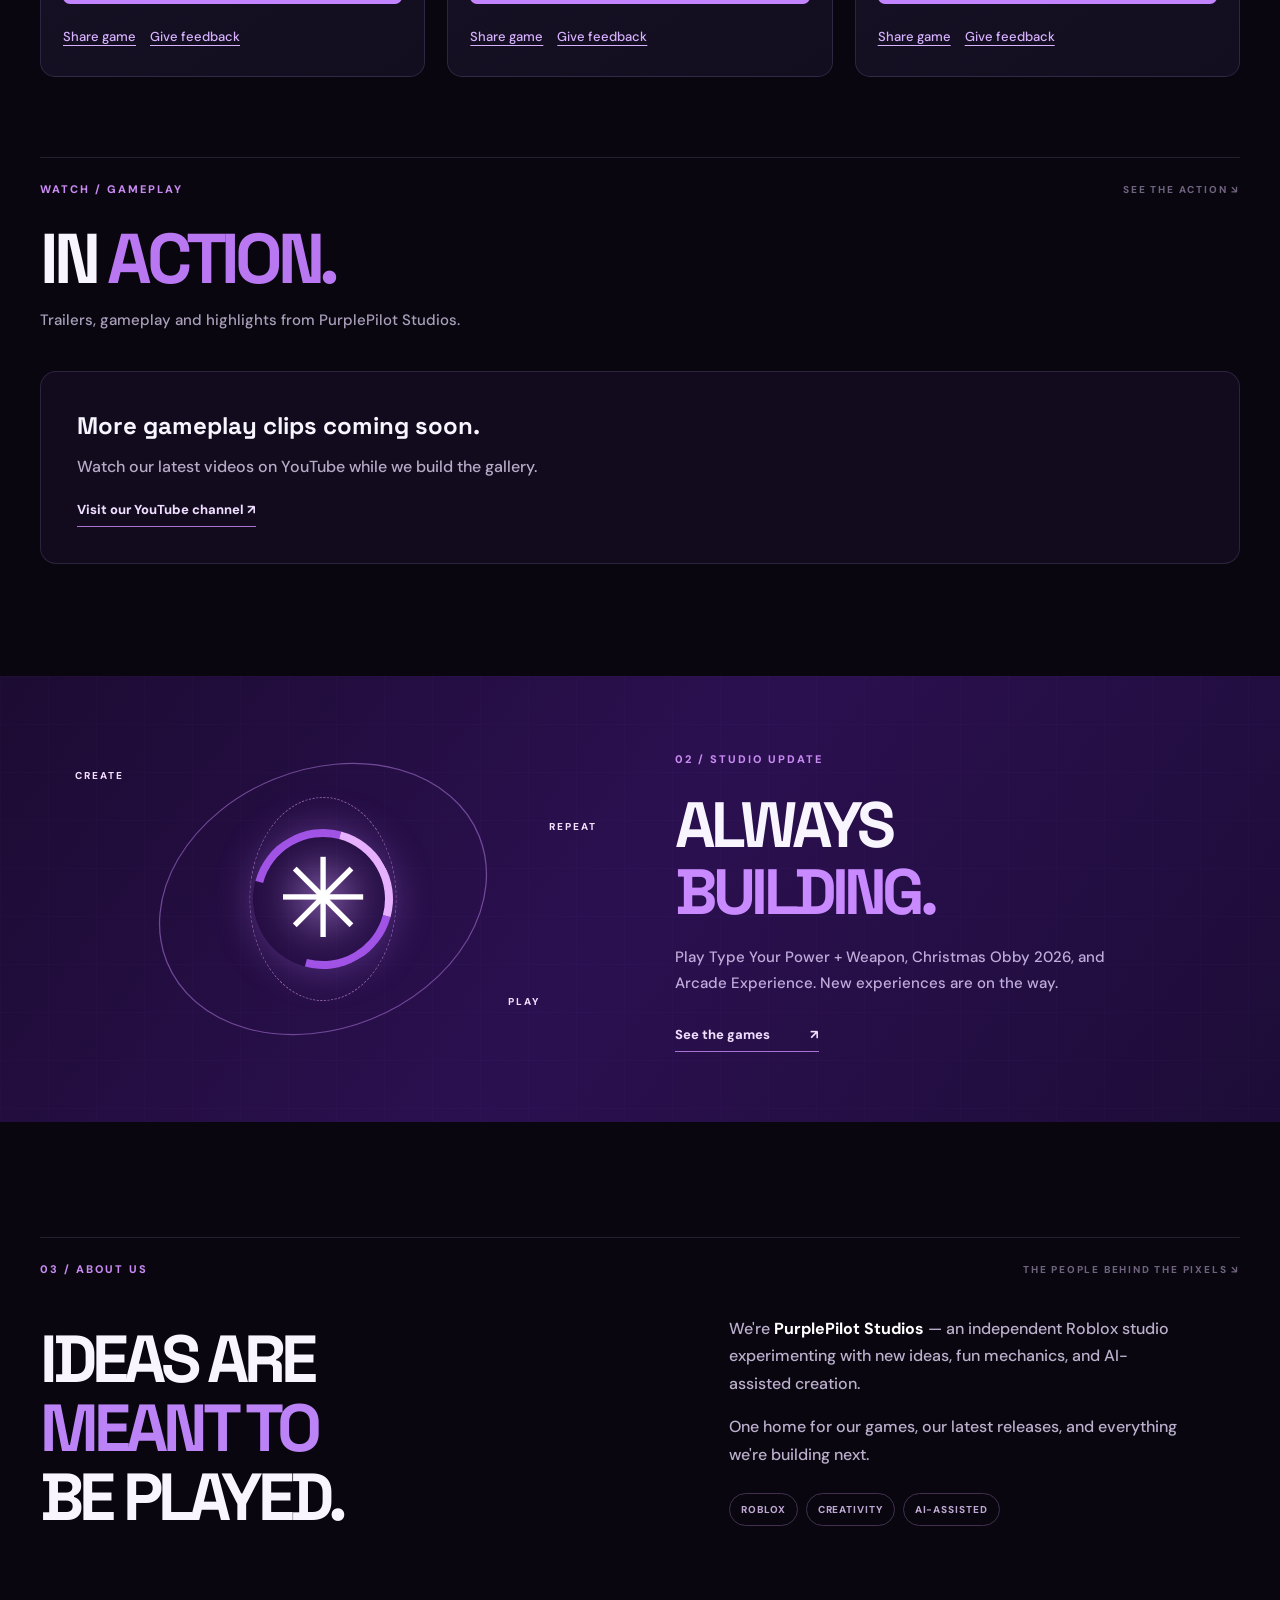
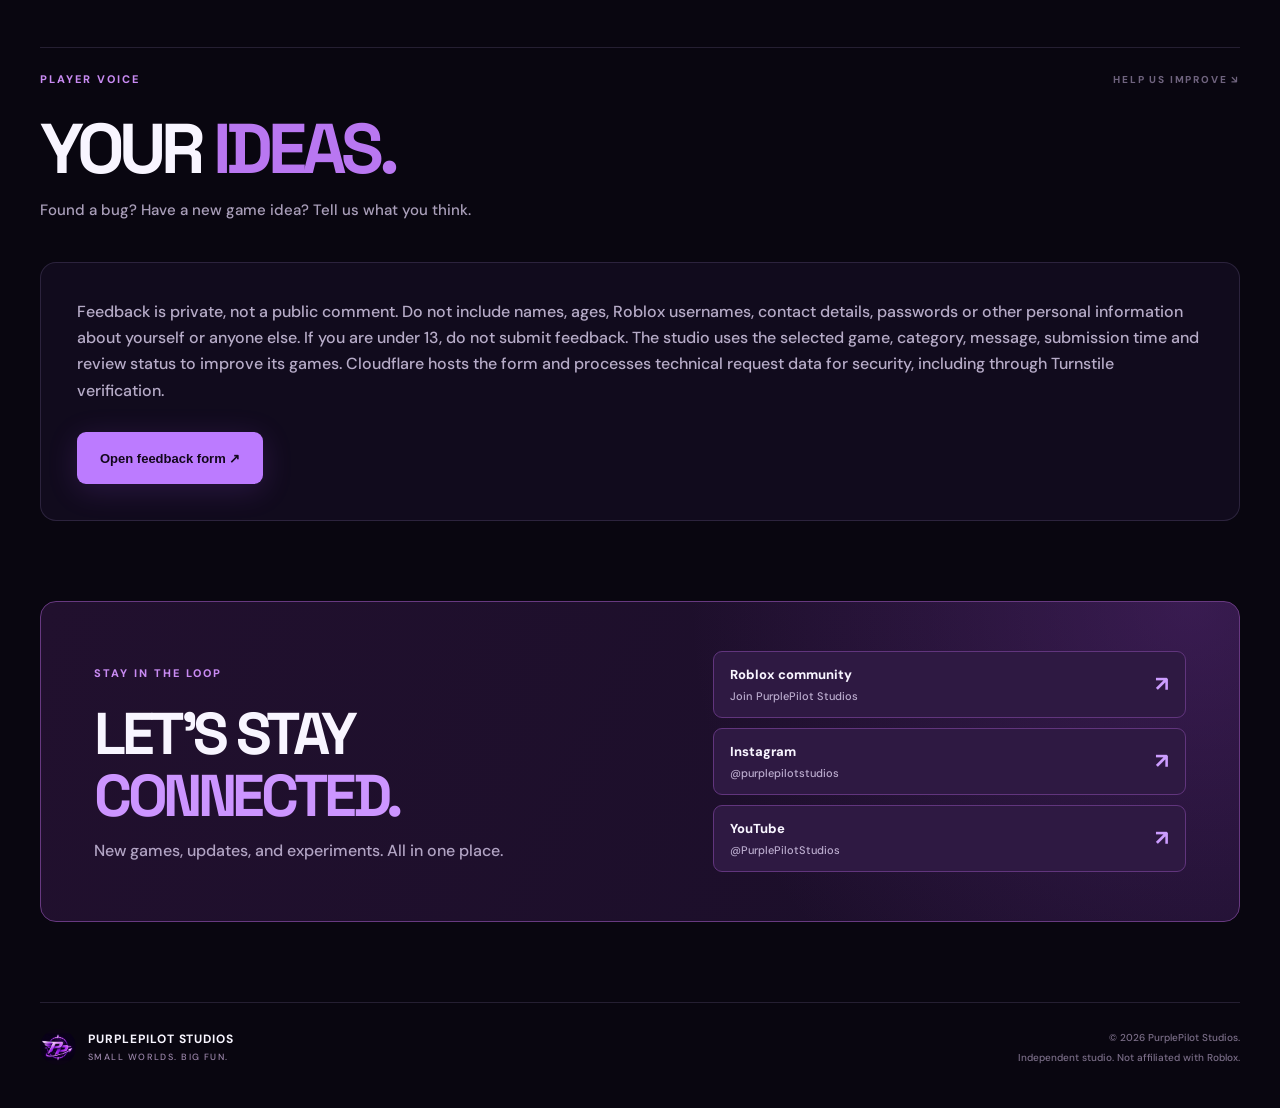
==== commit 97b002d9: "Add restricted synthetic feedback setup test; keep public submissions disabled" ====
--- a/index.html
+++ b/index.html
@@ -106,7 +106,7 @@
       <div class="section-topline"><span class="mini-label">PLAYER VOICE</span><span class="right-note">HELP US IMPROVE ↘</span></div>
       <div class="section-heading"><div><h2 id="feedback-title">YOUR <span>IDEAS.</span></h2><p>Found a bug? Have a new game idea? Tell us what you think.</p></div></div>
       <div class="engage-panel">
-        <p>Feedback is private, not a public comment. Please do not include your name, age, Roblox username, email, passwords or other personal information. Do not include personal details about other players.</p>
+        <p>Feedback is private, not a public comment. Do not include names, ages, Roblox usernames, contact details, passwords or other personal information about yourself or anyone else. If you are under 13, do not submit feedback. The studio uses the selected game, category, message, submission time and review status to improve its games. Cloudflare hosts the form and processes technical request data for security, including through Turnstile verification.</p>
         <button type="button" class="button button-primary" id="feedback-open">Open feedback form ↗</button>
         <p id="feedback-status" role="status" aria-live="polite"></p>
         <form id="feedback-form" hidden>
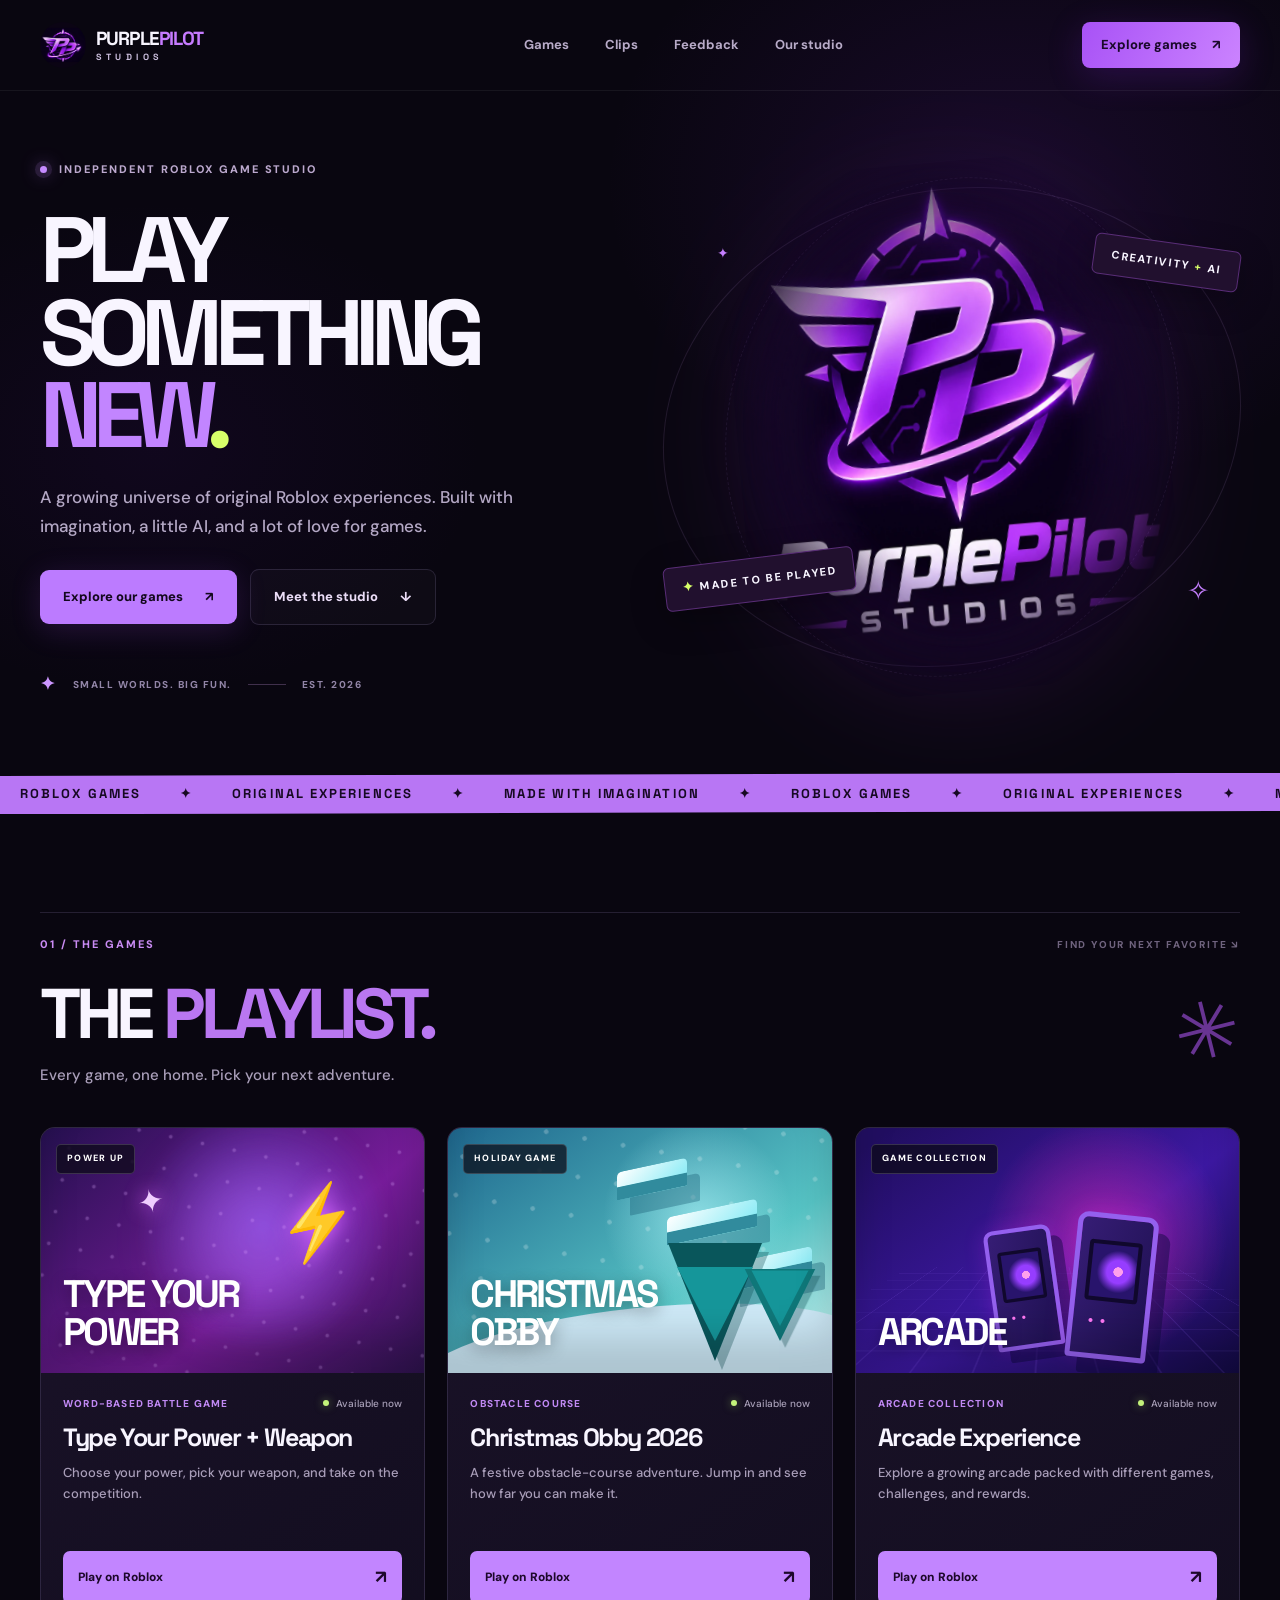
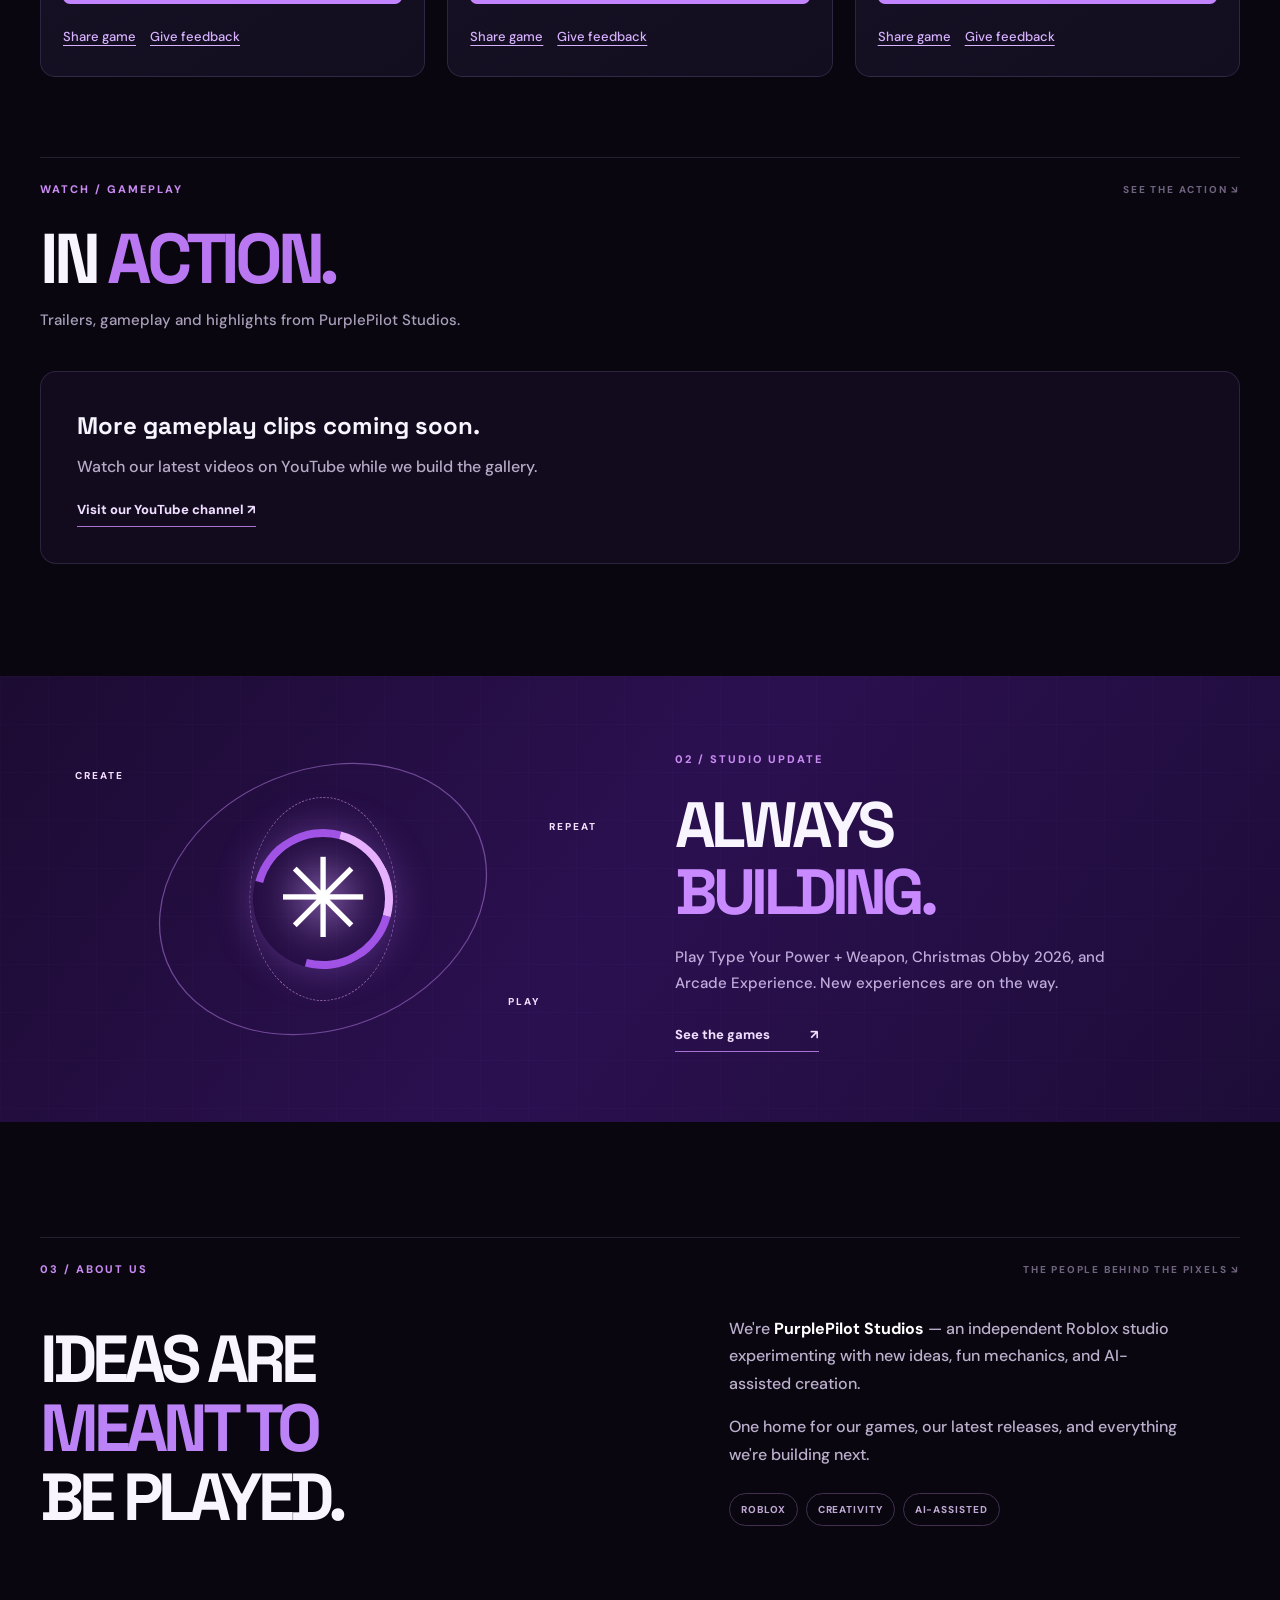
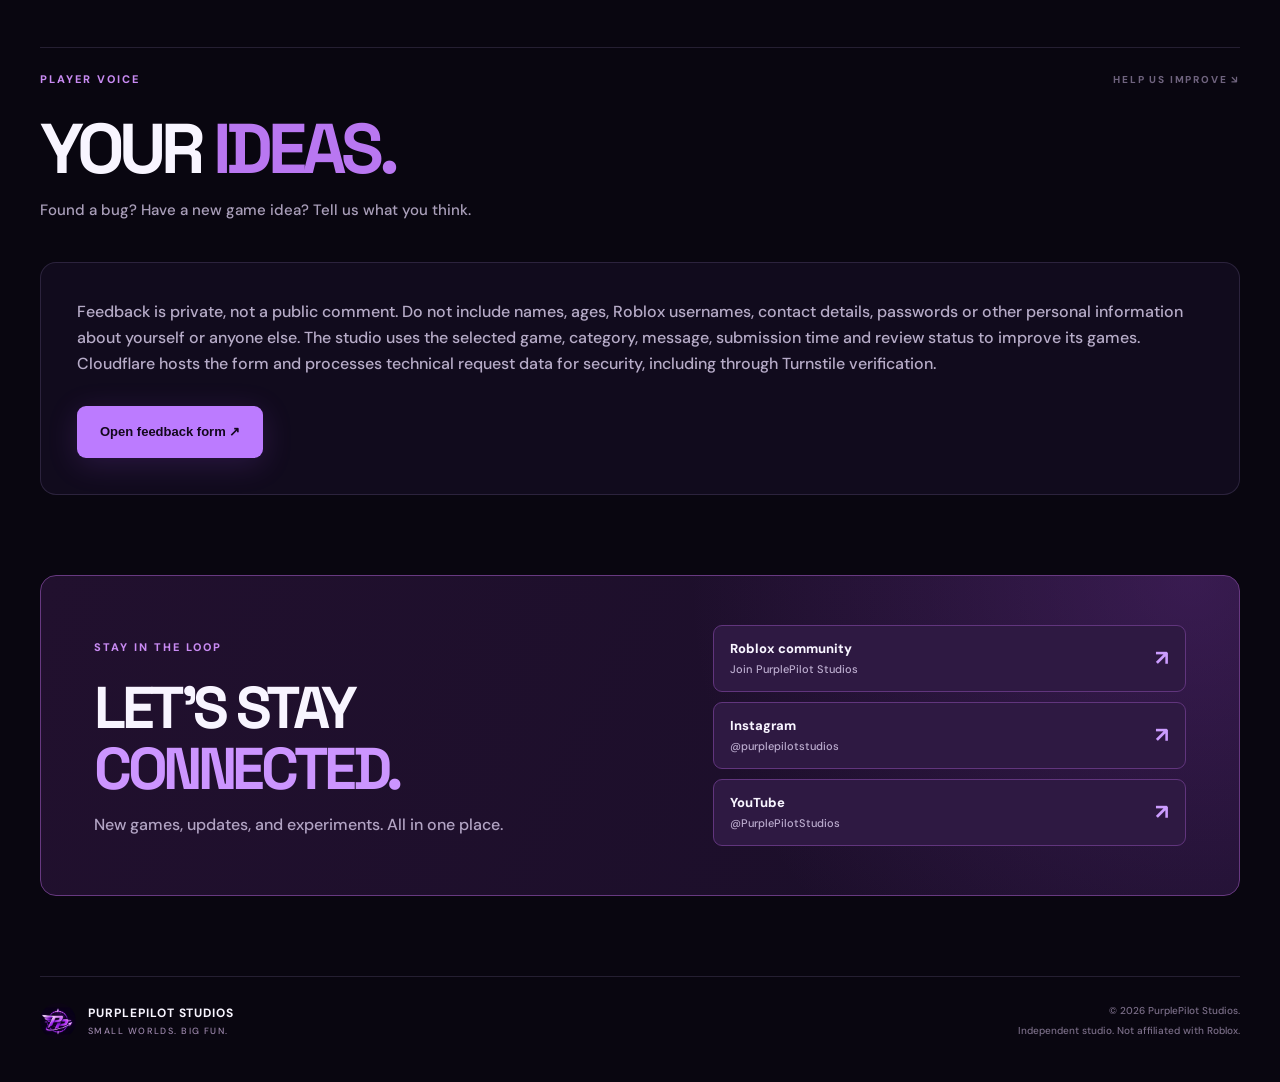
==== commit d9107c4a: "Add a neutral age question before public feedback" ====
--- a/index.html
+++ b/index.html
@@ -106,14 +106,20 @@
       <div class="section-topline"><span class="mini-label">PLAYER VOICE</span><span class="right-note">HELP US IMPROVE ↘</span></div>
       <div class="section-heading"><div><h2 id="feedback-title">YOUR <span>IDEAS.</span></h2><p>Found a bug? Have a new game idea? Tell us what you think.</p></div></div>
       <div class="engage-panel">
-        <p>Feedback is private, not a public comment. Do not include names, ages, Roblox usernames, contact details, passwords or other personal information about yourself or anyone else. If you are under 13, do not submit feedback. The studio uses the selected game, category, message, submission time and review status to improve its games. Cloudflare hosts the form and processes technical request data for security, including through Turnstile verification.</p>
+        <p>Feedback is private, not a public comment. Do not include names, ages, Roblox usernames, contact details, passwords or other personal information about yourself or anyone else. The studio uses the selected game, category, message, submission time and review status to improve its games. Cloudflare hosts the form and processes technical request data for security, including through Turnstile verification.</p>
         <button type="button" class="button button-primary" id="feedback-open">Open feedback form ↗</button>
-        <p id="feedback-status" role="status" aria-live="polite"></p>
+        <p id="feedback-status" role="status" aria-live="polite" tabindex="-1"></p>
+        <form id="feedback-age-form" hidden>
+          <label for="feedback-age">How old are you?</label>
+          <small id="feedback-age-help">Enter your age in years. We use your answer only to check if you can send feedback.</small>
+          <input id="feedback-age" type="number" min="0" max="130" step="1" inputmode="numeric" autocomplete="off" aria-describedby="feedback-age-help" required />
+          <button type="submit" class="button button-primary" id="feedback-age-continue">Continue</button>
+        </form>
         <form id="feedback-form" hidden>
           <label for="feedback-game">Game</label><select id="feedback-game" name="game"><option value="studio">Studio / website / new game idea</option></select>
           <label for="feedback-kind">Feedback type</label><select id="feedback-kind" name="category" required><option value="idea">Idea or feature request</option><option value="bug">Bug report</option><option value="feedback">General feedback</option></select>
           <label for="feedback-message">What should we know?</label><textarea id="feedback-message" name="message" rows="5" minlength="10" maxlength="1000" required placeholder="For a bug, describe what happened and how to reproduce it. No personal information."></textarea>
-          <small>10–1,000 characters. Messages are stored privately for studio review, not published. Please do not submit if you are under 13.</small>
+          <small>10–1,000 characters. Messages are stored privately for studio review, not published.</small>
           <div id="feedback-challenge"></div>
           <button type="submit" class="button button-primary" id="feedback-submit" disabled>Send feedback</button>
         </form>
--- a/styles.css
+++ b/styles.css
@@ -263,7 +263,7 @@
 .engage-panel p,.engage-panel small{color:var(--soft);line-height:1.65}
 .engage-panel .button{border:0;cursor:pointer;margin-top:12px}
 .engage-panel button:disabled{opacity:.55;cursor:not-allowed}
-.engage-panel button:focus-visible,.engage-link:focus-visible,.clip-play:focus-visible,.clip-filter:focus-visible,.engage-panel select:focus-visible,.engage-panel textarea:focus-visible{outline:2px solid var(--acid);outline-offset:3px}
+.engage-panel button:focus-visible,.engage-link:focus-visible,.clip-play:focus-visible,.clip-filter:focus-visible,.engage-panel input:focus-visible,.engage-panel select:focus-visible,.engage-panel textarea:focus-visible{outline:2px solid var(--acid);outline-offset:3px}
 .game-engagement{display:flex;gap:14px;flex-wrap:wrap;margin-top:15px}
 .engage-link{border:0;background:none;color:#d7b2ff;font:inherit;font-size:13px;padding:8px 0;cursor:pointer;text-decoration:underline;text-underline-offset:4px}
 .engage-filters{display:flex;flex-wrap:wrap;gap:9px;margin-bottom:24px}
@@ -278,11 +278,12 @@
 .clip-details{padding:16px;overflow-wrap:anywhere}
 .clip-details h3{font:700 19px var(--font-display);margin:4px 0 12px}
 .clip-details small{color:var(--soft)}
-#feedback-form{display:grid;gap:12px;max-width:650px;margin-top:18px}
-#feedback-form label{font-weight:700}
-#feedback-form select,#feedback-form textarea{width:100%;background:#10091b;color:var(--ink);border:1px solid #6c4c80;border-radius:8px;padding:12px;font:inherit}
+#feedback-age-form,#feedback-form{display:grid;gap:12px;max-width:650px;margin-top:18px}
+#feedback-age-form label,#feedback-form label{font-weight:700}
+#feedback-age,#feedback-form select,#feedback-form textarea{width:100%;background:#10091b;color:var(--ink);border:1px solid #6c4c80;border-radius:8px;padding:12px;font:inherit}
+#feedback-age{max-width:10rem}
 #feedback-form textarea{resize:vertical}
-#feedback-form button{justify-self:start}
+#feedback-age-form button,#feedback-form button{justify-self:start}
 #feedback-status:empty{display:none}
 @media(max-width:900px){.clip-grid{grid-template-columns:repeat(2,minmax(0,1fr))}}
 @media(max-width:760px){.engage-section{padding-top:64px}.feedback-section{padding-top:0;padding-bottom:55px}.clip-grid{grid-template-columns:1fr}.clip-frame.short{max-height:440px}.engage-panel .button{width:100%;justify-content:center}}
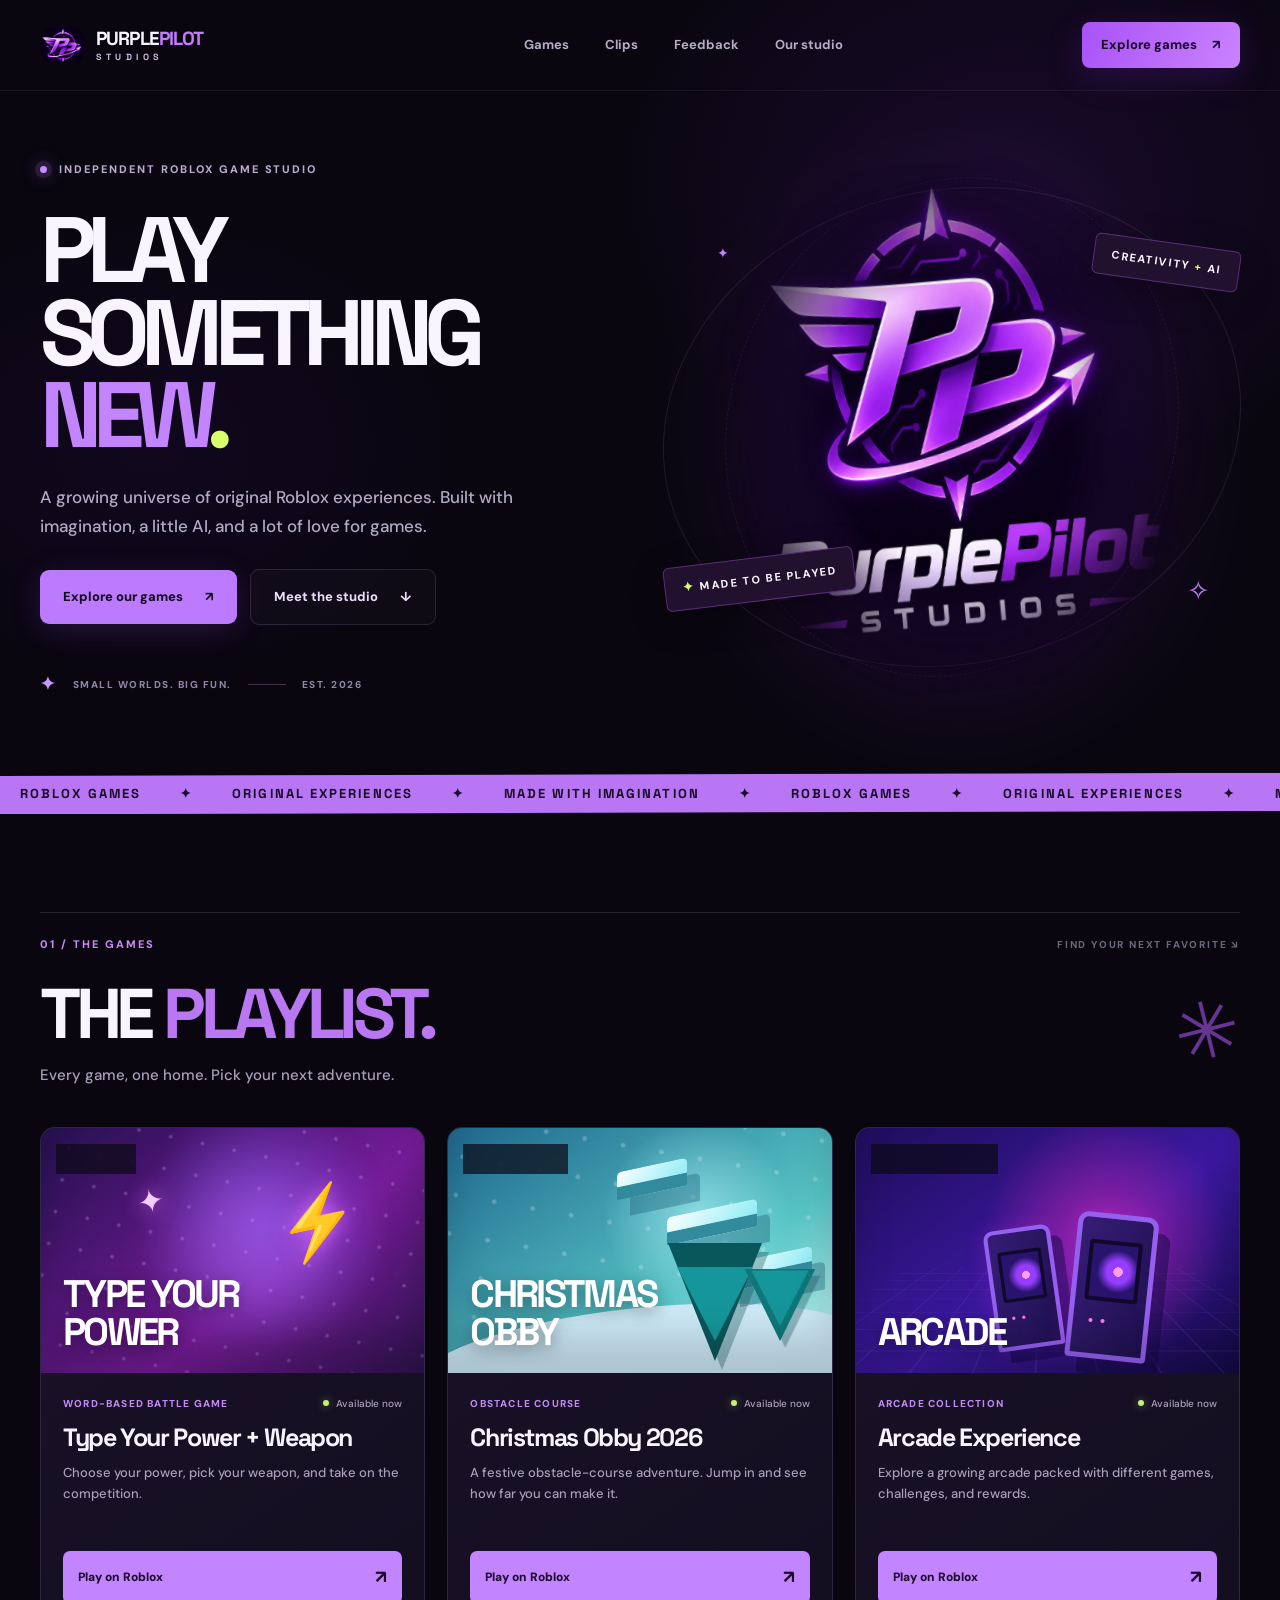
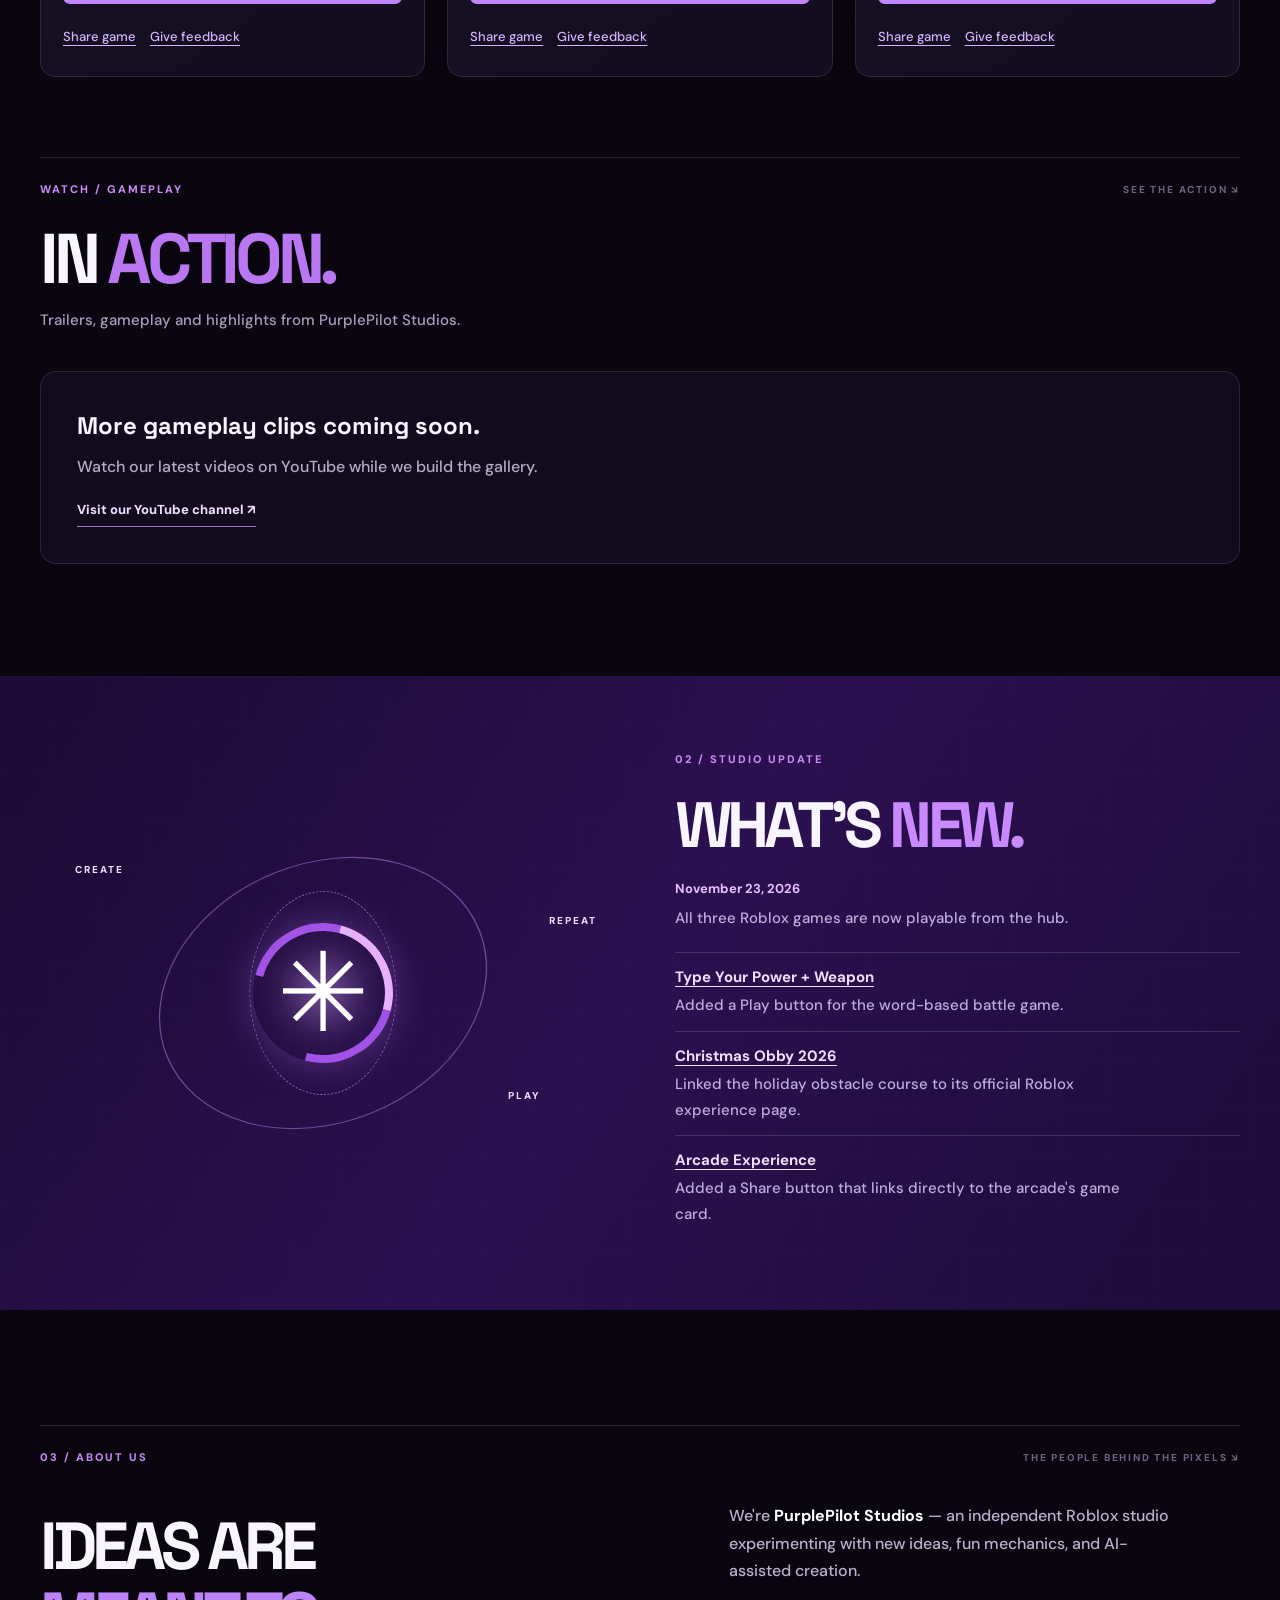
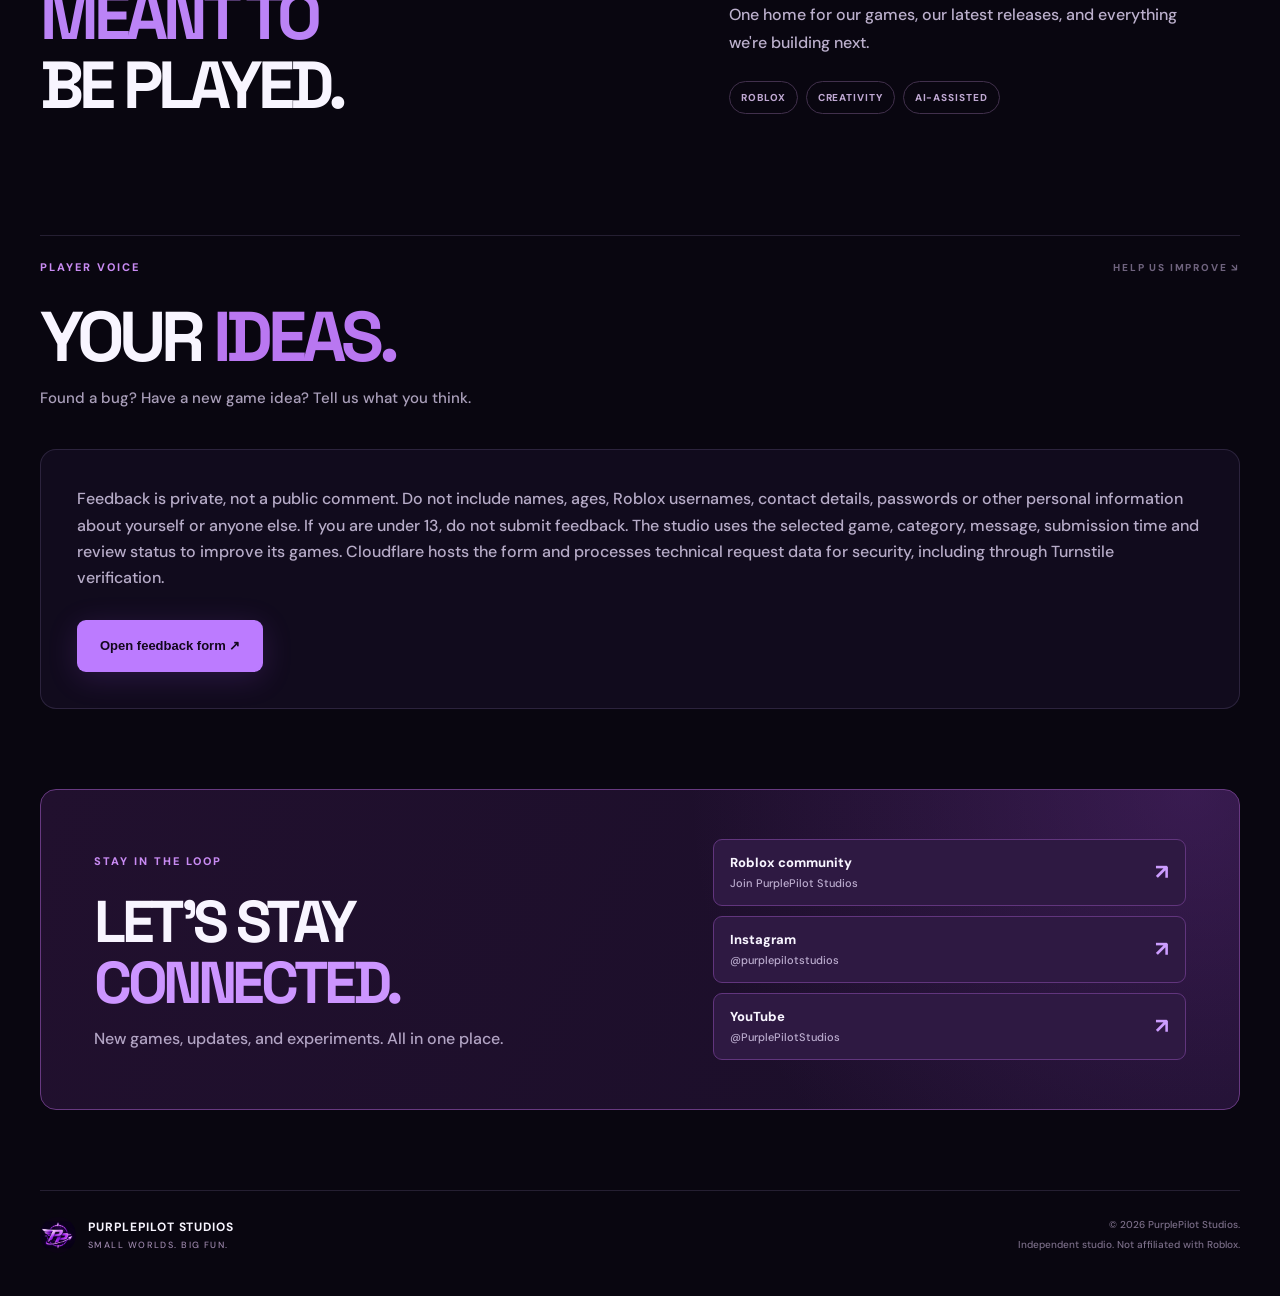
==== commit fb3a3d4f: "Add a dated studio update for the game hub" ====
--- a/index.html
+++ b/index.html
@@ -87,9 +87,23 @@
         </div>
         <div class="update-copy">
           <span id="announcement-eyebrow" class="mini-label">02 / STUDIO UPDATE</span>
-          <h2 id="update-title">ALWAYS<br/><span>BUILDING.</span></h2>
-          <p id="announcement-body">We're building more games. Follow our studio for what's next.</p>
-          <div id="update-actions" class="update-actions"><a href="#games" class="text-link">See the games <span aria-hidden="true">↗</span></a></div>
+          <h2 id="update-title">WHAT'S <span>NEW.</span></h2>
+          <time class="update-date" datetime="2026-11-23">November 23, 2026</time>
+          <p id="announcement-body">All three Roblox games are now playable from the hub.</p>
+          <ul class="update-list" role="list">
+            <li>
+              <a href="#game-type-your-power-weapon">Type Your Power + Weapon</a>
+              <p>Added a Play button for the word-based battle game.</p>
+            </li>
+            <li>
+              <a href="#game-christmas-obby">Christmas Obby 2026</a>
+              <p>Linked the holiday obstacle course to its official Roblox experience page.</p>
+            </li>
+            <li>
+              <a href="#game-arcade-experience">Arcade Experience</a>
+              <p>Added a Share button that links directly to the arcade's game card.</p>
+            </li>
+          </ul>
         </div>
       </div>
     </section>
@@ -106,20 +120,14 @@
       <div class="section-topline"><span class="mini-label">PLAYER VOICE</span><span class="right-note">HELP US IMPROVE ↘</span></div>
       <div class="section-heading"><div><h2 id="feedback-title">YOUR <span>IDEAS.</span></h2><p>Found a bug? Have a new game idea? Tell us what you think.</p></div></div>
       <div class="engage-panel">
-        <p>Feedback is private, not a public comment. Do not include names, ages, Roblox usernames, contact details, passwords or other personal information about yourself or anyone else. The studio uses the selected game, category, message, submission time and review status to improve its games. Cloudflare hosts the form and processes technical request data for security, including through Turnstile verification.</p>
+        <p>Feedback is private, not a public comment. Do not include names, ages, Roblox usernames, contact details, passwords or other personal information about yourself or anyone else. If you are under 13, do not submit feedback. The studio uses the selected game, category, message, submission time and review status to improve its games. Cloudflare hosts the form and processes technical request data for security, including through Turnstile verification.</p>
         <button type="button" class="button button-primary" id="feedback-open">Open feedback form ↗</button>
-        <p id="feedback-status" role="status" aria-live="polite" tabindex="-1"></p>
-        <form id="feedback-age-form" hidden>
-          <label for="feedback-age">How old are you?</label>
-          <small id="feedback-age-help">Enter your age in years. We use your answer only to check if you can send feedback.</small>
-          <input id="feedback-age" type="number" min="0" max="130" step="1" inputmode="numeric" autocomplete="off" aria-describedby="feedback-age-help" required />
-          <button type="submit" class="button button-primary" id="feedback-age-continue">Continue</button>
-        </form>
+        <p id="feedback-status" role="status" aria-live="polite"></p>
         <form id="feedback-form" hidden>
           <label for="feedback-game">Game</label><select id="feedback-game" name="game"><option value="studio">Studio / website / new game idea</option></select>
           <label for="feedback-kind">Feedback type</label><select id="feedback-kind" name="category" required><option value="idea">Idea or feature request</option><option value="bug">Bug report</option><option value="feedback">General feedback</option></select>
           <label for="feedback-message">What should we know?</label><textarea id="feedback-message" name="message" rows="5" minlength="10" maxlength="1000" required placeholder="For a bug, describe what happened and how to reproduce it. No personal information."></textarea>
-          <small>10–1,000 characters. Messages are stored privately for studio review, not published.</small>
+          <small>10–1,000 characters. Messages are stored privately for studio review, not published. Please do not submit if you are under 13.</small>
           <div id="feedback-challenge"></div>
           <button type="submit" class="button button-primary" id="feedback-submit" disabled>Send feedback</button>
         </form>
--- a/styles.css
+++ b/styles.css
@@ -139,7 +139,12 @@
 .update-copy h2 {font-size:clamp(48px,5vw,70px);margin:22px 0 20px;}
 .update-copy h2 span {color:#ca8aff;}
 .update-copy p {color:#c0acdb;line-height:1.72;font-size:15px;max-width:480px;}
-.update-actions {margin-top:25px;}
+.update-date {display:block;color:#e6bfff;font-size:13px;font-weight:700;margin-bottom:8px;}
+.update-list {list-style:none;margin:20px 0 0;padding:0;}
+.update-list li {border-top:1px solid #ffffff26;padding:12px 0;}
+.update-list a {color:#f4defd;font-size:15px;font-weight:700;text-decoration:underline;text-underline-offset:4px;}
+.update-list a:hover,.update-list a:focus-visible {color:#c9ff88;}
+.update-list p {margin:4px 0 0;}
 .text-link {display:inline-flex;gap:40px;align-items:center;color:#efdeff;font-size:13px;font-weight:800;padding-bottom:7px;border-bottom:1px solid #a873d2;}
 .text-link:hover {color:#c9ff88;}
 .about-section {padding-block:115px;}
@@ -263,7 +268,7 @@
 .engage-panel p,.engage-panel small{color:var(--soft);line-height:1.65}
 .engage-panel .button{border:0;cursor:pointer;margin-top:12px}
 .engage-panel button:disabled{opacity:.55;cursor:not-allowed}
-.engage-panel button:focus-visible,.engage-link:focus-visible,.clip-play:focus-visible,.clip-filter:focus-visible,.engage-panel input:focus-visible,.engage-panel select:focus-visible,.engage-panel textarea:focus-visible{outline:2px solid var(--acid);outline-offset:3px}
+.engage-panel button:focus-visible,.engage-link:focus-visible,.clip-play:focus-visible,.clip-filter:focus-visible,.engage-panel select:focus-visible,.engage-panel textarea:focus-visible{outline:2px solid var(--acid);outline-offset:3px}
 .game-engagement{display:flex;gap:14px;flex-wrap:wrap;margin-top:15px}
 .engage-link{border:0;background:none;color:#d7b2ff;font:inherit;font-size:13px;padding:8px 0;cursor:pointer;text-decoration:underline;text-underline-offset:4px}
 .engage-filters{display:flex;flex-wrap:wrap;gap:9px;margin-bottom:24px}
@@ -278,12 +283,11 @@
 .clip-details{padding:16px;overflow-wrap:anywhere}
 .clip-details h3{font:700 19px var(--font-display);margin:4px 0 12px}
 .clip-details small{color:var(--soft)}
-#feedback-age-form,#feedback-form{display:grid;gap:12px;max-width:650px;margin-top:18px}
-#feedback-age-form label,#feedback-form label{font-weight:700}
-#feedback-age,#feedback-form select,#feedback-form textarea{width:100%;background:#10091b;color:var(--ink);border:1px solid #6c4c80;border-radius:8px;padding:12px;font:inherit}
-#feedback-age{max-width:10rem}
+#feedback-form{display:grid;gap:12px;max-width:650px;margin-top:18px}
+#feedback-form label{font-weight:700}
+#feedback-form select,#feedback-form textarea{width:100%;background:#10091b;color:var(--ink);border:1px solid #6c4c80;border-radius:8px;padding:12px;font:inherit}
 #feedback-form textarea{resize:vertical}
-#feedback-age-form button,#feedback-form button{justify-self:start}
+#feedback-form button{justify-self:start}
 #feedback-status:empty{display:none}
 @media(max-width:900px){.clip-grid{grid-template-columns:repeat(2,minmax(0,1fr))}}
 @media(max-width:760px){.engage-section{padding-top:64px}.feedback-section{padding-top:0;padding-bottom:55px}.clip-grid{grid-template-columns:1fr}.clip-frame.short{max-height:440px}.engage-panel .button{width:100%;justify-content:center}}
